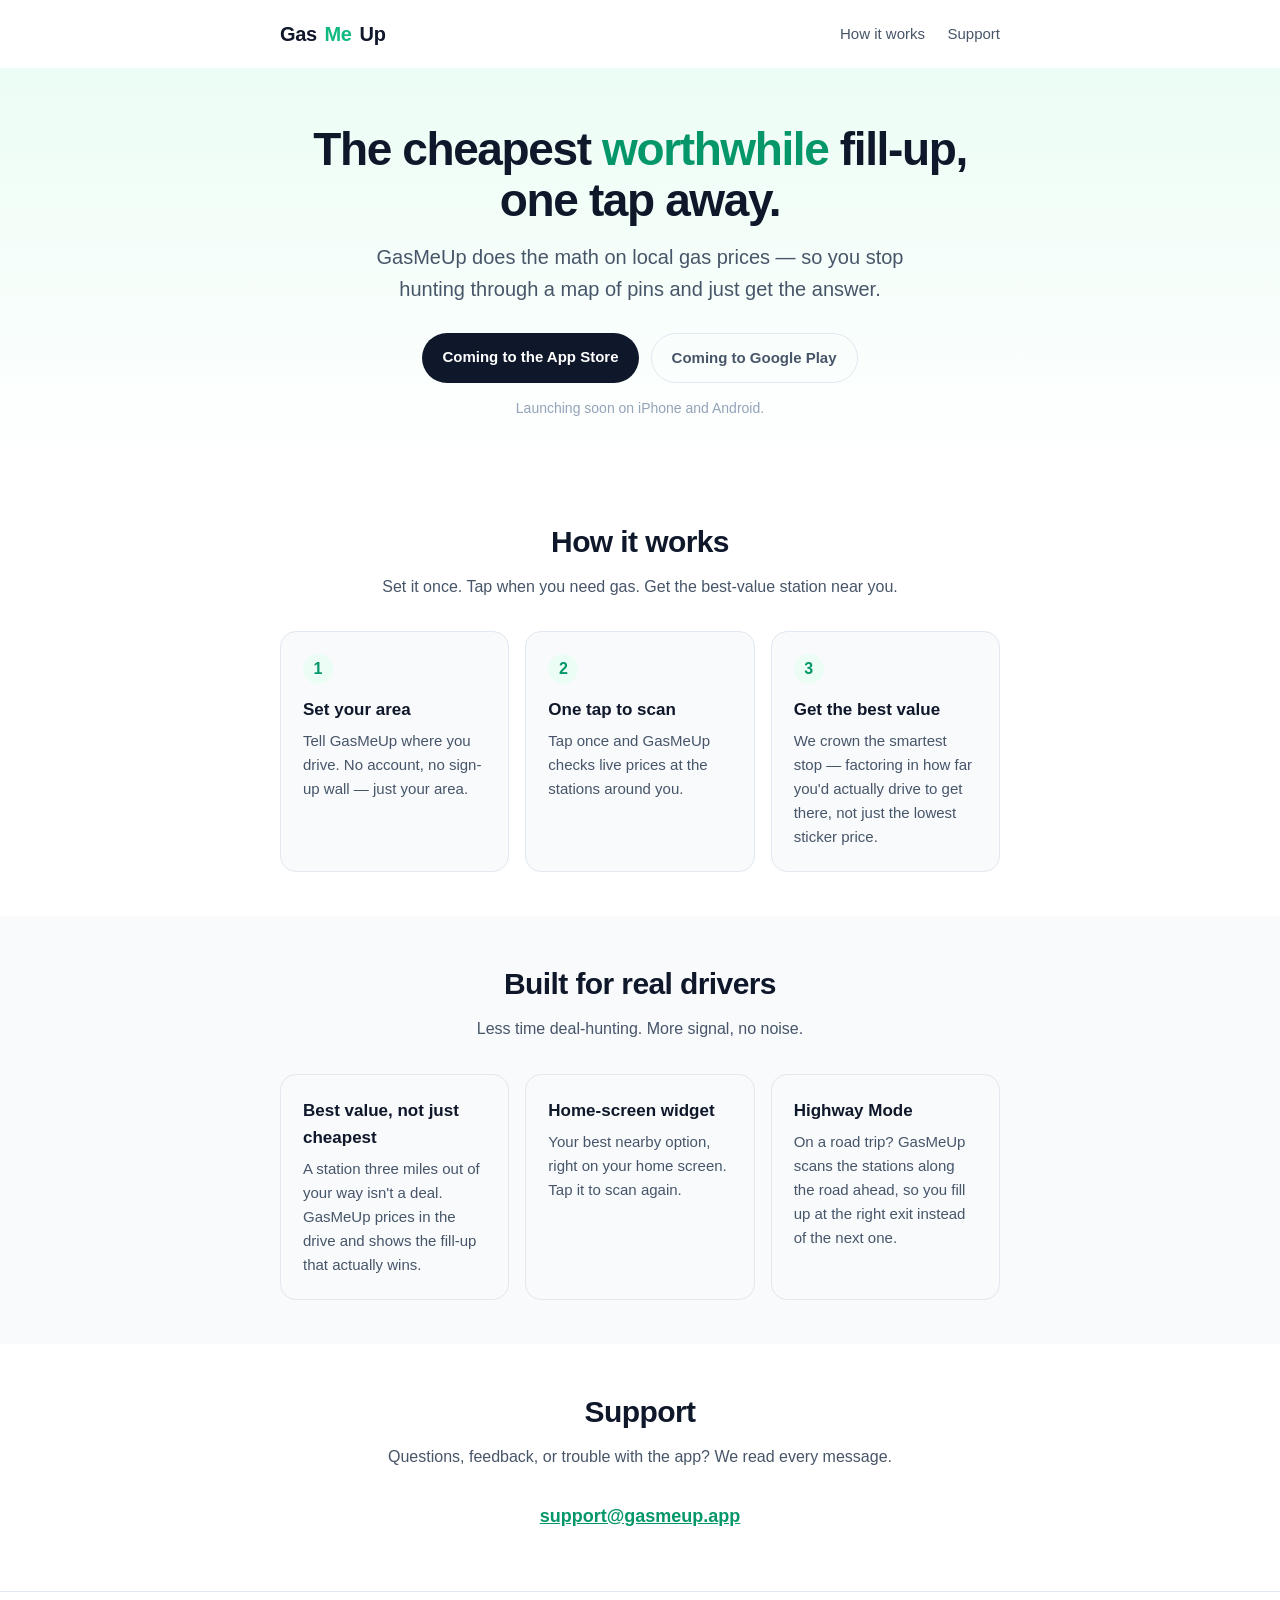
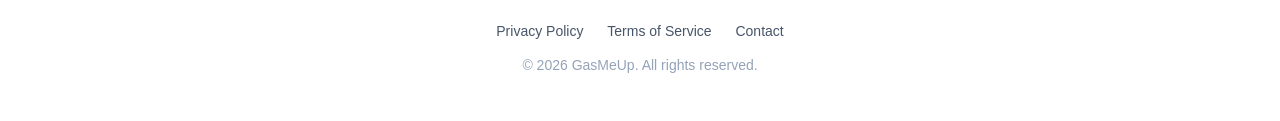
==== index.html @ 2a0ab62c "GasMeUp landing page: hero, privacy, terms Co-Authored-By: Claude Opus 4.8 (1M context) <noreply@ant" ====
<!DOCTYPE html>
<html lang="en">
<head>
  <meta charset="UTF-8" />
  <meta name="viewport" content="width=device-width, initial-scale=1.0" />
  <title>GasMeUp — the cheapest worthwhile fill-up, one tap away</title>
  <meta name="description" content="GasMeUp does the math on local gas prices so you stop hunting and just save. The best-value fill-up near you — the answer, not a map of pins." />
  <meta property="og:title" content="GasMeUp" />
  <meta property="og:description" content="The cheapest worthwhile fill-up, one tap away." />
  <meta property="og:type" content="website" />
  <link rel="stylesheet" href="style.css" />
</head>
<body>
  <header class="site-head">
    <a class="brand" href="/">Gas<span class="dot">Me</span>Up</a>
    <nav>
      <a href="#how">How it works</a>
      <a href="#support">Support</a>
    </nav>
  </header>

  <main>
    <section class="hero">
      <div class="wrap">
        <h1>The cheapest <span class="accent">worthwhile</span> fill-up, one tap away.</h1>
        <p class="lede">GasMeUp does the math on local gas prices — so you stop hunting through a map of pins and just get the answer.</p>
        <div class="badges">
          <span class="badge">Coming to the App Store</span>
          <span class="badge ghost">Coming to Google Play</span>
        </div>
        <p class="coming">Launching soon on iPhone and Android.</p>
      </div>
    </section>

    <section id="how">
      <div class="wrap">
        <h2>How it works</h2>
        <p class="sub">Set it once. Tap when you need gas. Get the best-value station near you.</p>
        <div class="steps">
          <div class="card">
            <span class="n">1</span>
            <h3>Set your area</h3>
            <p>Tell GasMeUp where you drive. No account, no sign-up wall — just your area.</p>
          </div>
          <div class="card">
            <span class="n">2</span>
            <h3>One tap to scan</h3>
            <p>Tap once and GasMeUp checks live prices at the stations around you.</p>
          </div>
          <div class="card">
            <span class="n">3</span>
            <h3>Get the best value</h3>
            <p>We crown the smartest stop — factoring in how far you'd actually drive to get there, not just the lowest sticker price.</p>
          </div>
        </div>
      </div>
    </section>

    <section class="band">
      <div class="wrap">
        <h2>Built for real drivers</h2>
        <p class="sub">Less time deal-hunting. More signal, no noise.</p>
        <div class="features">
          <div class="card">
            <h3>Best value, not just cheapest</h3>
            <p>A station three miles out of your way isn't a deal. GasMeUp prices in the drive and shows the fill-up that actually wins.</p>
          </div>
          <div class="card">
            <h3>Home-screen widget</h3>
            <p>Your best nearby option, right on your home screen. Tap it to scan again.</p>
          </div>
          <div class="card">
            <h3>Highway Mode</h3>
            <p>On a road trip? GasMeUp scans the stations along the road ahead, so you fill up at the right exit instead of the next one.</p>
          </div>
        </div>
      </div>
    </section>

    <section id="support" class="support">
      <div class="wrap">
        <h2>Support</h2>
        <p class="sub">Questions, feedback, or trouble with the app? We read every message.</p>
        <p><a class="mail" href="mailto:support@gasmeup.app">support@gasmeup.app</a></p>
      </div>
    </section>
  </main>

  <footer>
    <div class="wrap">
      <a href="privacy.html">Privacy Policy</a>
      <a href="terms.html">Terms of Service</a>
      <a href="mailto:support@gasmeup.app">Contact</a>
      <div class="copy">&copy; 2026 GasMeUp. All rights reserved.</div>
    </div>
  </footer>
</body>
</html>
---- style.css ----
/* GasMeUp landing — single shared stylesheet. Plain CSS, no build step. */
:root {
  --ink: #0f172a;
  --ink-soft: #475569;
  --ink-faint: #94a3b8;
  --bg: #ffffff;
  --bg-soft: #f8fafc;
  --line: #e2e8f0;
  --brand: #10b981;
  --brand-dark: #059669;
  --brand-tint: #ecfdf5;
  --radius: 16px;
  --maxw: 760px;
}

* { box-sizing: border-box; }

html { -webkit-text-size-adjust: 100%; }

body {
  margin: 0;
  font-family: -apple-system, BlinkMacSystemFont, "Segoe UI", Roboto, Helvetica, Arial, sans-serif;
  color: var(--ink);
  background: var(--bg);
  line-height: 1.6;
  -webkit-font-smoothing: antialiased;
}

a { color: var(--brand-dark); }

.wrap { max-width: var(--maxw); margin: 0 auto; padding: 0 20px; }

/* Header */
.site-head {
  display: flex;
  align-items: center;
  justify-content: space-between;
  padding: 18px 20px;
  max-width: var(--maxw);
  margin: 0 auto;
}
.brand {
  display: inline-flex;
  align-items: center;
  gap: 8px;
  font-weight: 800;
  font-size: 20px;
  letter-spacing: -0.02em;
  text-decoration: none;
  color: var(--ink);
}
.brand .dot { color: var(--brand); }
.site-head nav a {
  margin-left: 18px;
  font-size: 15px;
  color: var(--ink-soft);
  text-decoration: none;
}
.site-head nav a:hover { color: var(--ink); }

/* Hero */
.hero {
  text-align: center;
  padding: 56px 0 40px;
  background: linear-gradient(180deg, var(--brand-tint) 0%, #ffffff 100%);
}
.hero h1 {
  font-size: clamp(30px, 6vw, 46px);
  line-height: 1.1;
  letter-spacing: -0.03em;
  margin: 0 0 16px;
}
.hero h1 .accent { color: var(--brand-dark); }
.hero p.lede {
  font-size: clamp(17px, 3vw, 20px);
  color: var(--ink-soft);
  max-width: 540px;
  margin: 0 auto 28px;
}
.badges {
  display: flex;
  gap: 12px;
  justify-content: center;
  flex-wrap: wrap;
}
.badge {
  display: inline-block;
  padding: 12px 20px;
  border-radius: 999px;
  background: var(--ink);
  color: #fff;
  font-weight: 600;
  font-size: 15px;
  text-decoration: none;
}
.badge.ghost {
  background: transparent;
  color: var(--ink-soft);
  border: 1px solid var(--line);
}
.coming {
  margin-top: 14px;
  font-size: 14px;
  color: var(--ink-faint);
}

/* Sections */
section { padding: 44px 0; }
section h2 {
  font-size: clamp(22px, 4vw, 30px);
  letter-spacing: -0.02em;
  margin: 0 0 8px;
  text-align: center;
}
section .sub {
  text-align: center;
  color: var(--ink-soft);
  margin: 0 auto 32px;
  max-width: 520px;
}

.steps, .features {
  display: grid;
  gap: 16px;
  grid-template-columns: 1fr;
}
@media (min-width: 620px) {
  .steps { grid-template-columns: repeat(3, 1fr); }
  .features { grid-template-columns: repeat(3, 1fr); }
}
.card {
  background: var(--bg-soft);
  border: 1px solid var(--line);
  border-radius: var(--radius);
  padding: 22px;
}
.card .n {
  display: inline-flex;
  align-items: center;
  justify-content: center;
  width: 30px; height: 30px;
  border-radius: 999px;
  background: var(--brand-tint);
  color: var(--brand-dark);
  font-weight: 800;
  margin-bottom: 12px;
}
.card h3 { margin: 0 0 6px; font-size: 17px; }
.card p { margin: 0; color: var(--ink-soft); font-size: 15px; }

.band { background: var(--bg-soft); }

.support {
  text-align: center;
}
.support a.mail {
  font-weight: 700;
  font-size: 18px;
}

/* Legal pages */
.legal { padding: 40px 0 64px; }
.legal h1 { font-size: clamp(26px, 5vw, 36px); letter-spacing: -0.02em; margin: 0 0 4px; }
.legal .updated { color: var(--ink-faint); font-size: 14px; margin: 0 0 28px; }
.legal h2 { font-size: 20px; margin: 32px 0 8px; }
.legal p, .legal li { color: var(--ink-soft); }
.legal ul { padding-left: 22px; }
.legal a { word-break: break-word; }

/* Footer */
footer {
  border-top: 1px solid var(--line);
  padding: 28px 0 44px;
  text-align: center;
  color: var(--ink-faint);
  font-size: 14px;
}
footer a { color: var(--ink-soft); text-decoration: none; margin: 0 10px; }
footer a:hover { color: var(--ink); }
footer .copy { margin-top: 12px; }
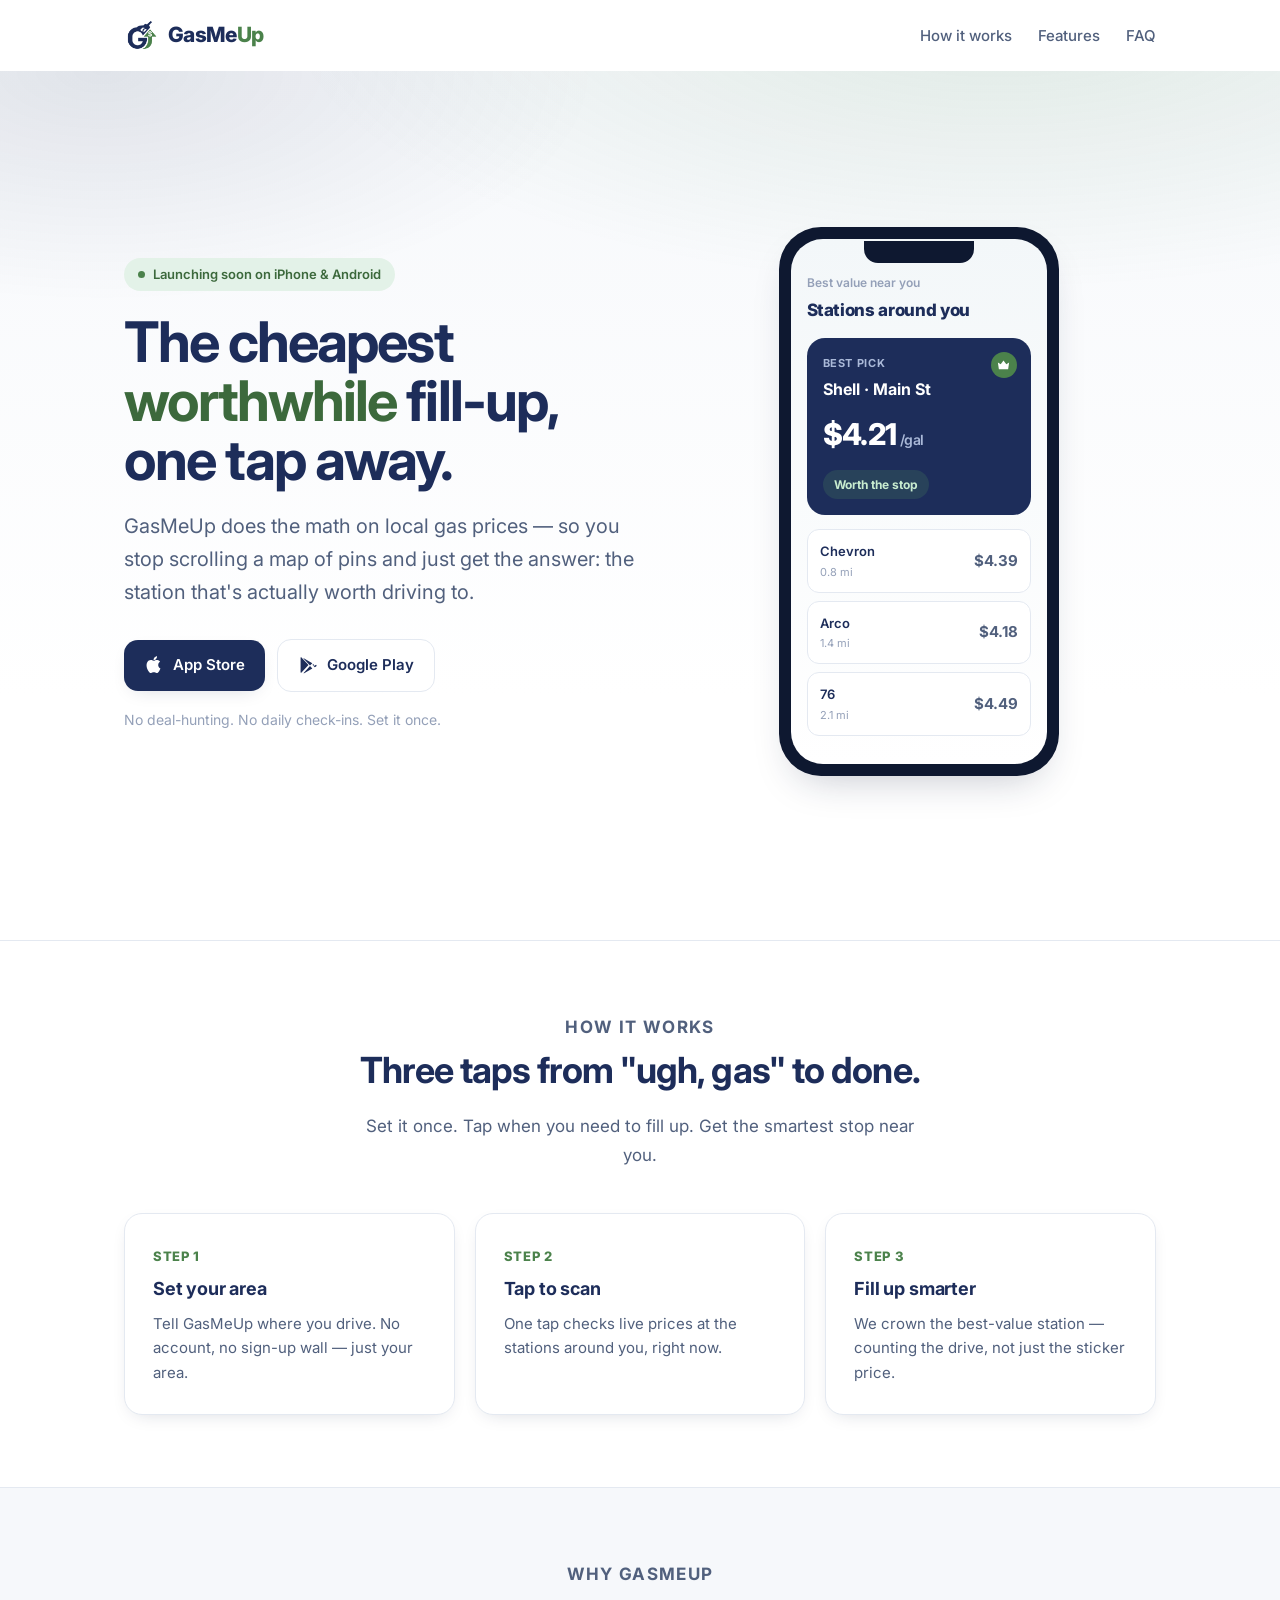
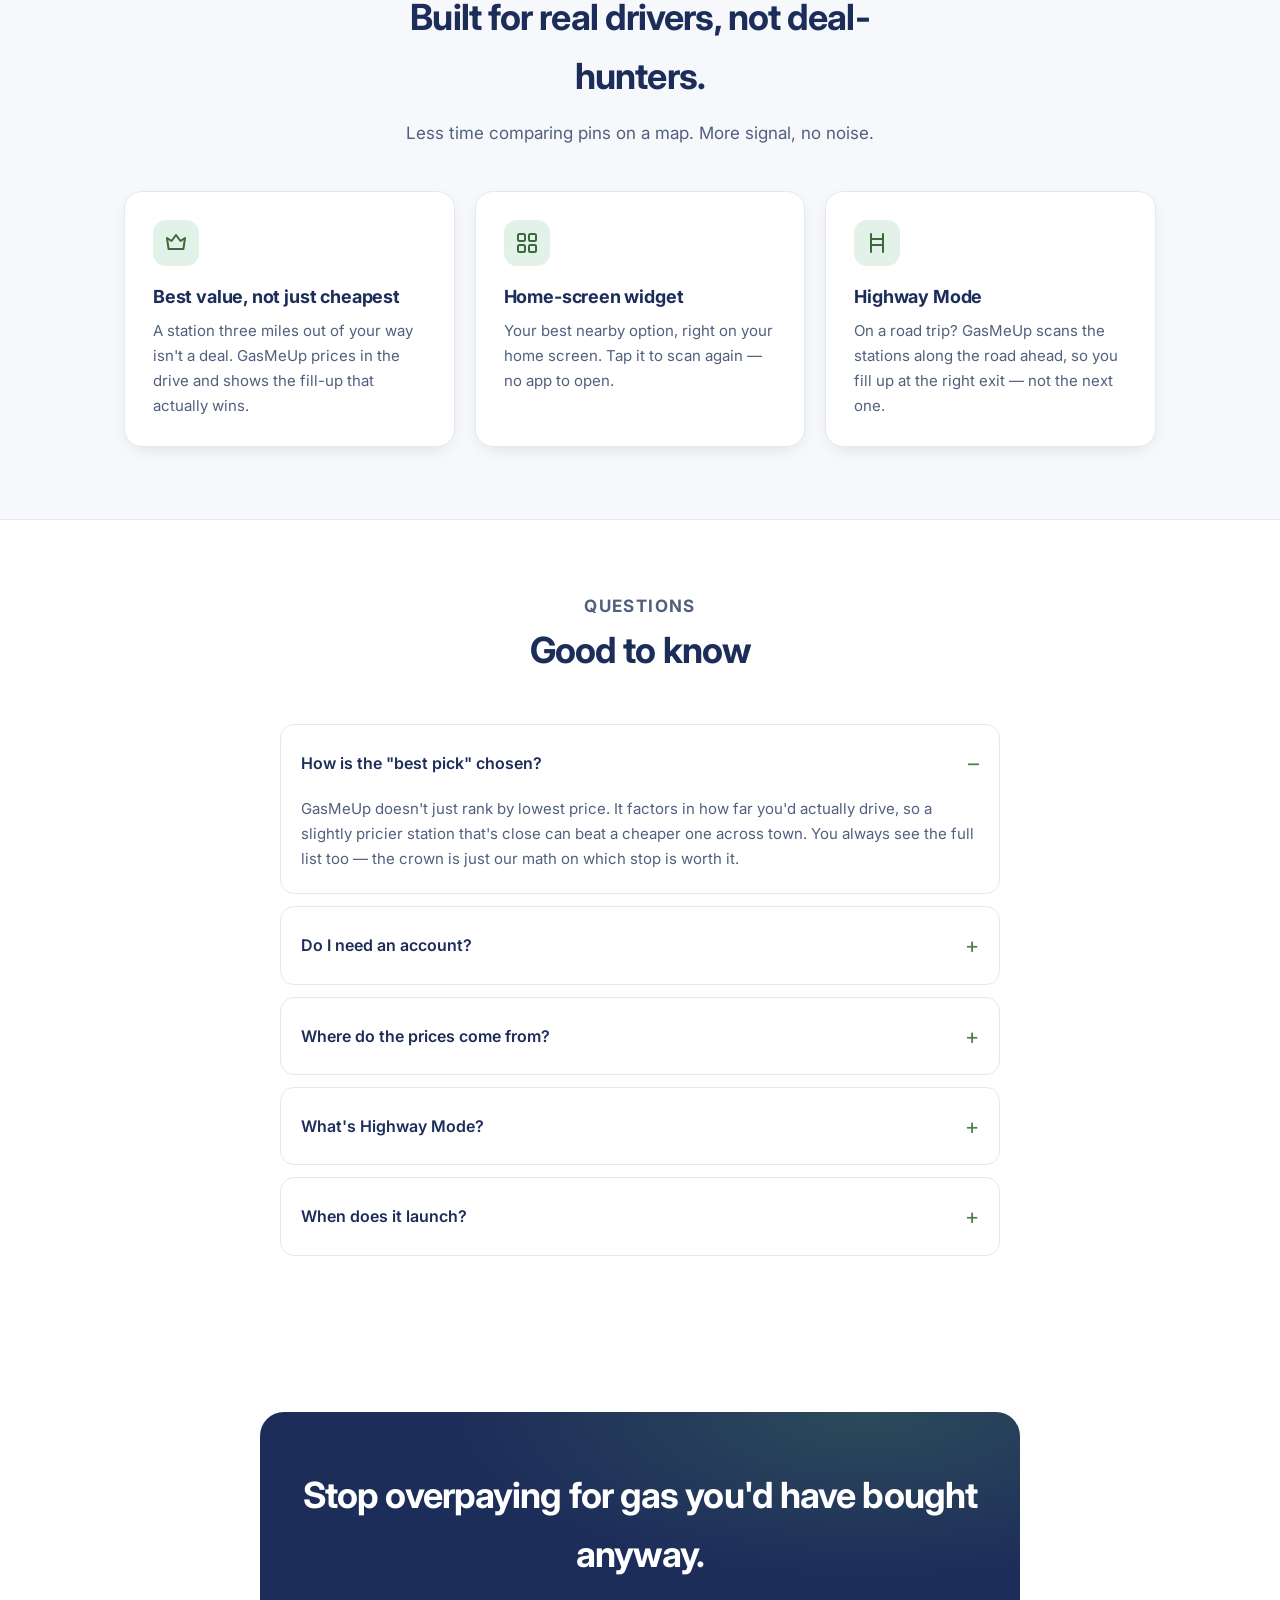
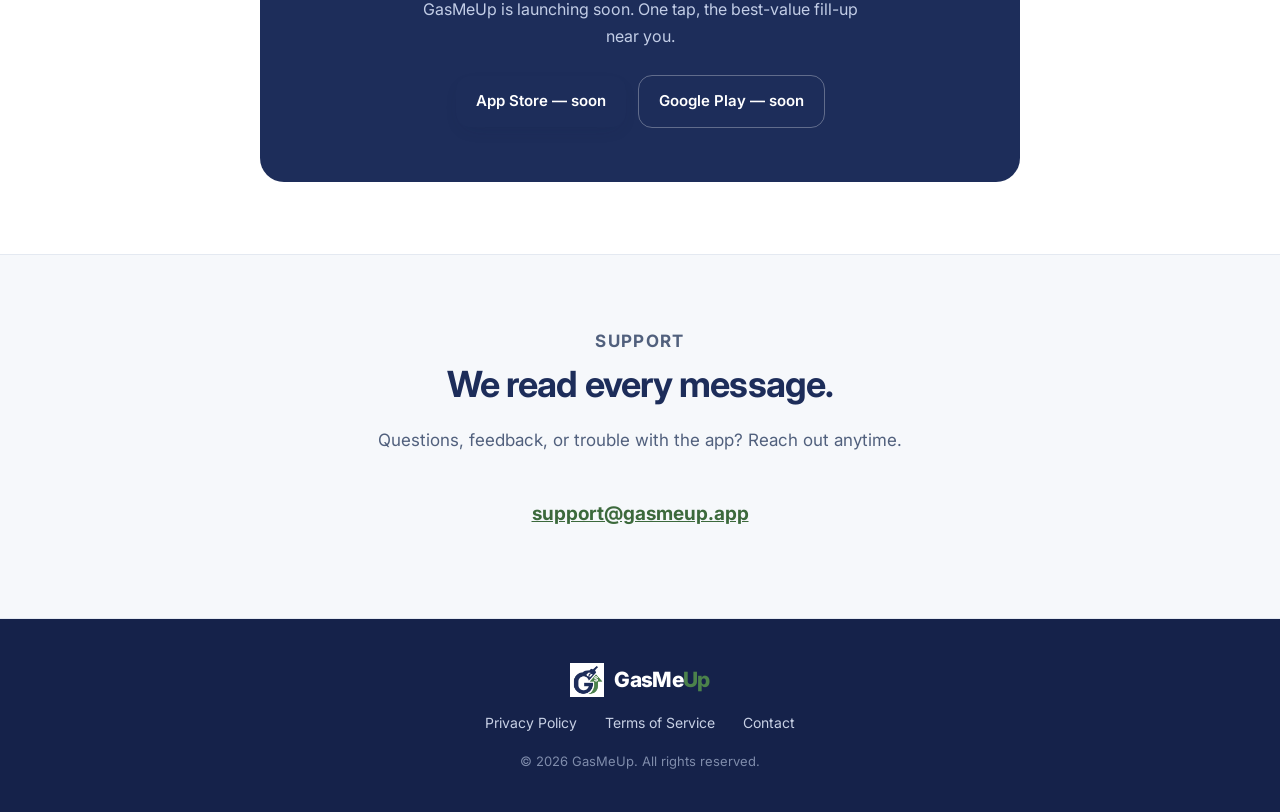
==== commit a99e3c43: "Redesign: app brand (logo, navy/green tokens, GasMeUp wordmark), hero mockup, FAQ Co-Authored-By: Cl" ====
--- a/index.html
+++ b/index.html
@@ -8,79 +8,182 @@
   <meta property="og:title" content="GasMeUp" />
   <meta property="og:description" content="The cheapest worthwhile fill-up, one tap away." />
   <meta property="og:type" content="website" />
+  <link rel="icon" type="image/png" href="logo.png" />
+  <link rel="preconnect" href="https://fonts.googleapis.com" />
+  <link rel="preconnect" href="https://fonts.gstatic.com" crossorigin />
+  <link href="https://fonts.googleapis.com/css2?family=Inter:wght@400;500;600;700;800&display=swap" rel="stylesheet" />
   <link rel="stylesheet" href="style.css" />
 </head>
 <body>
   <header class="site-head">
-    <a class="brand" href="/">Gas<span class="dot">Me</span>Up</a>
+    <a class="brand" href="/"><img src="logo.png" alt="GasMeUp logo" /><span class="wm">GasMe<span class="up">Up</span></span></a>
     <nav>
       <a href="#how">How it works</a>
-      <a href="#support">Support</a>
+      <a href="#features">Features</a>
+      <a href="#faq">FAQ</a>
     </nav>
   </header>
 
   <main>
+    <!-- HERO -->
     <section class="hero">
-      <div class="wrap">
-        <h1>The cheapest <span class="accent">worthwhile</span> fill-up, one tap away.</h1>
-        <p class="lede">GasMeUp does the math on local gas prices — so you stop hunting through a map of pins and just get the answer.</p>
-        <div class="badges">
-          <span class="badge">Coming to the App Store</span>
-          <span class="badge ghost">Coming to Google Play</span>
-        </div>
-        <p class="coming">Launching soon on iPhone and Android.</p>
-      </div>
-    </section>
-
+      <div class="hero-grid">
+        <div class="hero-copy">
+          <span class="pill"><span class="blip"></span> Launching soon on iPhone &amp; Android</span>
+          <h1>The cheapest <span class="accent">worthwhile</span> fill-up, one tap away.</h1>
+          <p class="lede">GasMeUp does the math on local gas prices — so you stop scrolling a map of pins and just get the answer: the station that's actually worth driving to.</p>
+          <div class="cta-row">
+            <span class="badge">
+              <svg viewBox="0 0 24 24" fill="currentColor"><path d="M17.05 12.04c-.03-2.6 2.12-3.85 2.22-3.91-1.21-1.77-3.09-2.01-3.76-2.04-1.6-.16-3.12.94-3.93.94-.81 0-2.06-.92-3.39-.89-1.74.03-3.35 1.01-4.25 2.57-1.81 3.14-.46 7.79 1.3 10.34.86 1.25 1.88 2.65 3.22 2.6 1.29-.05 1.78-.83 3.34-.83 1.55 0 2 .83 3.37.81 1.39-.03 2.27-1.27 3.12-2.53.98-1.45 1.39-2.85 1.41-2.92-.03-.01-2.7-1.04-2.73-4.11zM14.53 4.81c.71-.86 1.19-2.06 1.06-3.25-1.02.04-2.26.68-2.99 1.54-.66.76-1.23 1.98-1.08 3.15 1.14.09 2.3-.58 3.01-1.44z"/></svg>
+              App Store
+            </span>
+            <span class="badge ghost">
+              <svg viewBox="0 0 24 24" fill="currentColor"><path d="M3.6 2.3c-.3.3-.5.7-.5 1.2v17c0 .5.2.9.5 1.2l9-9.7-9-9.7zM14.4 12.7l2.8-2.9-9.8-5.6c-.3-.2-.6-.2-.9-.1l7.9 8.6zM6.5 21.9c.3.1.6 0 .9-.1l9.8-5.6-2.8-2.9-7.9 8.6zM18.9 10.9l-1.6.9 2.8 2.9 1.6-.9c.8-.5.8-1.6 0-2.1l-2.8 1.6z"/></svg>
+              Google Play
+            </span>
+          </div>
+          <p class="cta-note">No deal-hunting. No daily check-ins. Set it once.</p>
+        </div>
+
+        <div class="phone-wrap">
+          <div class="phone" role="img" aria-label="GasMeUp app preview showing the best-value station near you">
+            <div class="screen">
+              <div class="s-head">Best value near you</div>
+              <div class="s-title">Stations around you</div>
+              <div class="best-card">
+                <div class="crown">
+                  <svg viewBox="0 0 24 24" fill="#fff"><path d="M3 7l4.5 3L12 4l4.5 6L21 7l-1.6 11H4.6L3 7z"/></svg>
+                </div>
+                <div class="label">Best pick</div>
+                <div class="name">Shell · Main St</div>
+                <div class="price">$4.21<span> /gal</span></div>
+                <div class="save-chip">Worth the stop</div>
+              </div>
+              <div class="s-row"><div><div class="sr-name">Chevron</div><div class="sr-dist">0.8 mi</div></div><div class="sr-price">$4.39</div></div>
+              <div class="s-row"><div><div class="sr-name">Arco</div><div class="sr-dist">1.4 mi</div></div><div class="sr-price">$4.18</div></div>
+              <div class="s-row"><div><div class="sr-name">76</div><div class="sr-dist">2.1 mi</div></div><div class="sr-price">$4.49</div></div>
+            </div>
+          </div>
+        </div>
+      </div>
+    </section>
+
+    <!-- HOW IT WORKS -->
     <section id="how">
       <div class="wrap">
-        <h2>How it works</h2>
-        <p class="sub">Set it once. Tap when you need gas. Get the best-value station near you.</p>
-        <div class="steps">
-          <div class="card">
-            <span class="n">1</span>
+        <div class="section-head">
+          <p class="eyebrow">How it works</p>
+          <h2>Three taps from "ugh, gas" to done.</h2>
+          <p>Set it once. Tap when you need to fill up. Get the smartest stop near you.</p>
+        </div>
+        <div class="grid3">
+          <div class="card">
+            <span class="step-n">STEP 1</span>
             <h3>Set your area</h3>
             <p>Tell GasMeUp where you drive. No account, no sign-up wall — just your area.</p>
           </div>
           <div class="card">
-            <span class="n">2</span>
-            <h3>One tap to scan</h3>
-            <p>Tap once and GasMeUp checks live prices at the stations around you.</p>
-          </div>
-          <div class="card">
-            <span class="n">3</span>
-            <h3>Get the best value</h3>
-            <p>We crown the smartest stop — factoring in how far you'd actually drive to get there, not just the lowest sticker price.</p>
-          </div>
-        </div>
-      </div>
-    </section>
-
-    <section class="band">
-      <div class="wrap">
-        <h2>Built for real drivers</h2>
-        <p class="sub">Less time deal-hunting. More signal, no noise.</p>
-        <div class="features">
-          <div class="card">
+            <span class="step-n">STEP 2</span>
+            <h3>Tap to scan</h3>
+            <p>One tap checks live prices at the stations around you, right now.</p>
+          </div>
+          <div class="card">
+            <span class="step-n">STEP 3</span>
+            <h3>Fill up smarter</h3>
+            <p>We crown the best-value station — counting the drive, not just the sticker price.</p>
+          </div>
+        </div>
+      </div>
+    </section>
+
+    <!-- FEATURES -->
+    <section id="features" class="band">
+      <div class="wrap">
+        <div class="section-head">
+          <p class="eyebrow">Why GasMeUp</p>
+          <h2>Built for real drivers, not deal-hunters.</h2>
+          <p>Less time comparing pins on a map. More signal, no noise.</p>
+        </div>
+        <div class="grid3">
+          <div class="card">
+            <div class="icon-badge">
+              <svg viewBox="0 0 24 24" fill="none" stroke="currentColor" stroke-width="2" stroke-linecap="round" stroke-linejoin="round"><path d="M3 7l4.5 3L12 4l4.5 6L21 7l-1.6 11H4.6L3 7z"/></svg>
+            </div>
             <h3>Best value, not just cheapest</h3>
             <p>A station three miles out of your way isn't a deal. GasMeUp prices in the drive and shows the fill-up that actually wins.</p>
           </div>
           <div class="card">
+            <div class="icon-badge">
+              <svg viewBox="0 0 24 24" fill="none" stroke="currentColor" stroke-width="2" stroke-linecap="round" stroke-linejoin="round"><rect x="3" y="3" width="7" height="7" rx="1.5"/><rect x="14" y="3" width="7" height="7" rx="1.5"/><rect x="3" y="14" width="7" height="7" rx="1.5"/><rect x="14" y="14" width="7" height="7" rx="1.5"/></svg>
+            </div>
             <h3>Home-screen widget</h3>
-            <p>Your best nearby option, right on your home screen. Tap it to scan again.</p>
-          </div>
-          <div class="card">
+            <p>Your best nearby option, right on your home screen. Tap it to scan again — no app to open.</p>
+          </div>
+          <div class="card">
+            <div class="icon-badge">
+              <svg viewBox="0 0 24 24" fill="none" stroke="currentColor" stroke-width="2" stroke-linecap="round" stroke-linejoin="round"><path d="M6 3v18M18 3v18"/><path d="M6 8h12M6 14h12"/></svg>
+            </div>
             <h3>Highway Mode</h3>
-            <p>On a road trip? GasMeUp scans the stations along the road ahead, so you fill up at the right exit instead of the next one.</p>
-          </div>
-        </div>
-      </div>
-    </section>
-
-    <section id="support" class="support">
-      <div class="wrap">
-        <h2>Support</h2>
-        <p class="sub">Questions, feedback, or trouble with the app? We read every message.</p>
+            <p>On a road trip? GasMeUp scans the stations along the road ahead, so you fill up at the right exit — not the next one.</p>
+          </div>
+        </div>
+      </div>
+    </section>
+
+    <!-- FAQ -->
+    <section id="faq">
+      <div class="wrap">
+        <div class="section-head">
+          <p class="eyebrow">Questions</p>
+          <h2>Good to know</h2>
+        </div>
+        <div class="faq">
+          <details open>
+            <summary>How is the "best pick" chosen?</summary>
+            <p>GasMeUp doesn't just rank by lowest price. It factors in how far you'd actually drive, so a slightly pricier station that's close can beat a cheaper one across town. You always see the full list too — the crown is just our math on which stop is worth it.</p>
+          </details>
+          <details>
+            <summary>Do I need an account?</summary>
+            <p>No. There's no sign-up wall and no email required to use the app. You set your area and start scanning.</p>
+          </details>
+          <details>
+            <summary>Where do the prices come from?</summary>
+            <p>From live, third-party fuel-price data for stations near you. Prices can change quickly, so always confirm at the pump — GasMeUp points you to the best-value option, it doesn't guarantee a specific price.</p>
+          </details>
+          <details>
+            <summary>What's Highway Mode?</summary>
+            <p>On a long drive, GasMeUp can scan the stations along the road ahead instead of just around your current spot — so you can choose the right exit to fill up at before you're running low.</p>
+          </details>
+          <details>
+            <summary>When does it launch?</summary>
+            <p>Soon, on both iPhone and Android. Check back here, or reach out below and we'll let you know.</p>
+          </details>
+        </div>
+      </div>
+    </section>
+
+    <!-- FINAL CTA -->
+    <section class="cta-final">
+      <div class="wrap">
+        <div class="card-cta">
+          <h2>Stop overpaying for gas you'd have bought anyway.</h2>
+          <p>GasMeUp is launching soon. One tap, the best-value fill-up near you.</p>
+          <div class="cta-row">
+            <span class="badge">App Store — soon</span>
+            <span class="badge ghost">Google Play — soon</span>
+          </div>
+        </div>
+      </div>
+    </section>
+
+    <!-- SUPPORT -->
+    <section id="support" class="support band">
+      <div class="wrap">
+        <div class="section-head">
+          <p class="eyebrow">Support</p>
+          <h2>We read every message.</h2>
+          <p>Questions, feedback, or trouble with the app? Reach out anytime.</p>
+        </div>
         <p><a class="mail" href="mailto:support@gasmeup.app">support@gasmeup.app</a></p>
       </div>
     </section>
@@ -88,9 +191,12 @@
 
   <footer>
     <div class="wrap">
-      <a href="privacy.html">Privacy Policy</a>
-      <a href="terms.html">Terms of Service</a>
-      <a href="mailto:support@gasmeup.app">Contact</a>
+      <a class="brand" href="/"><img src="logo.png" alt="" width="28" height="28" /><span class="wm">GasMe<span class="up">Up</span></span></a>
+      <div class="flinks">
+        <a href="privacy.html">Privacy Policy</a>
+        <a href="terms.html">Terms of Service</a>
+        <a href="mailto:support@gasmeup.app">Contact</a>
+      </div>
       <div class="copy">&copy; 2026 GasMeUp. All rights reserved.</div>
     </div>
   </footer>
--- a/style.css
+++ b/style.css
@@ -1,180 +1,298 @@
 /* GasMeUp landing — single shared stylesheet. Plain CSS, no build step. */
 :root {
-  --ink: #0f172a;
-  --ink-soft: #475569;
-  --ink-faint: #94a3b8;
+  /* Brand tokens copied from the app — mobile/lib/brand.ts (single source of truth). */
+  --navy: #1D2D5A;       /* "GasMe" / chrome / structure */
+  --navy-deep: #15224a;
+  --green: #4B824B;      /* "Up" / value / action */
+  --green-dark: #3c693c;
+  --green-tint: #E3F2E8; /* app greenPanel */
+  --ink: #121C2A;        /* app primary text */
+  --ink-soft: #51607d;
+  --ink-faint: #94a0b8;
   --bg: #ffffff;
-  --bg-soft: #f8fafc;
-  --line: #e2e8f0;
-  --brand: #10b981;
-  --brand-dark: #059669;
-  --brand-tint: #ecfdf5;
-  --radius: 16px;
-  --maxw: 760px;
+  --bg-soft: #f6f8fb;
+  --line: #e4e9f1;
+  --radius: 18px;
+  --shadow: 0 18px 40px -18px rgba(20, 33, 63, 0.28);
+  --shadow-sm: 0 6px 20px -10px rgba(20, 33, 63, 0.22);
+  --maxw: 1080px;
 }
 
 * { box-sizing: border-box; }
-
-html { -webkit-text-size-adjust: 100%; }
-
+html { -webkit-text-size-adjust: 100%; scroll-behavior: smooth; }
 body {
   margin: 0;
-  font-family: -apple-system, BlinkMacSystemFont, "Segoe UI", Roboto, Helvetica, Arial, sans-serif;
+  font-family: "Inter", -apple-system, BlinkMacSystemFont, "Segoe UI", Roboto, Helvetica, Arial, sans-serif;
   color: var(--ink);
   background: var(--bg);
-  line-height: 1.6;
+  line-height: 1.65;
   -webkit-font-smoothing: antialiased;
 }
-
-a { color: var(--brand-dark); }
-
-.wrap { max-width: var(--maxw); margin: 0 auto; padding: 0 20px; }
-
-/* Header */
+a { color: var(--green-dark); }
+img { max-width: 100%; display: block; }
+.wrap { max-width: var(--maxw); margin: 0 auto; padding: 0 24px; }
+
+/* ---------- Header ---------- */
 .site-head {
   display: flex;
   align-items: center;
   justify-content: space-between;
-  padding: 18px 20px;
   max-width: var(--maxw);
   margin: 0 auto;
+  padding: 18px 24px;
 }
 .brand {
   display: inline-flex;
   align-items: center;
-  gap: 8px;
+  gap: 10px;
   font-weight: 800;
-  font-size: 20px;
-  letter-spacing: -0.02em;
+  font-size: 21px;
+  letter-spacing: -0.03em;
   text-decoration: none;
-  color: var(--ink);
-}
-.brand .dot { color: var(--brand); }
+  color: var(--navy);
+}
+.brand img { width: 34px; height: 34px; }
+.brand .up { color: var(--green); }
 .site-head nav a {
-  margin-left: 18px;
+  margin-left: 22px;
   font-size: 15px;
+  font-weight: 500;
   color: var(--ink-soft);
   text-decoration: none;
 }
-.site-head nav a:hover { color: var(--ink); }
-
-/* Hero */
+.site-head nav a:hover { color: var(--navy); }
+@media (max-width: 560px) { .site-head nav a:not(.btn-sm) { display: none; } }
+.btn-sm {
+  display: inline-block;
+  padding: 9px 16px !important;
+  background: var(--navy);
+  color: #fff !important;
+  border-radius: 999px;
+  font-weight: 600;
+}
+.btn-sm:hover { background: var(--navy-deep); }
+
+/* ---------- Hero ---------- */
 .hero {
-  text-align: center;
-  padding: 56px 0 40px;
-  background: linear-gradient(180deg, var(--brand-tint) 0%, #ffffff 100%);
-}
+  position: relative;
+  overflow: hidden;
+  background:
+    radial-gradient(1200px 480px at 78% -8%, rgba(78,141,91,0.14), transparent 60%),
+    radial-gradient(900px 420px at 8% 0%, rgba(28,44,82,0.10), transparent 55%),
+    linear-gradient(180deg, var(--bg-soft), #ffffff 72%);
+  border-bottom: 1px solid var(--line);
+}
+.hero-grid {
+  max-width: var(--maxw);
+  margin: 0 auto;
+  padding: 64px 24px 72px;
+  display: grid;
+  grid-template-columns: 1fr;
+  gap: 48px;
+  align-items: center;
+}
+@media (min-width: 860px) {
+  .hero-grid { grid-template-columns: 1.05fr 0.95fr; gap: 32px; padding: 84px 24px 92px; }
+}
+.pill {
+  display: inline-flex;
+  align-items: center;
+  gap: 8px;
+  padding: 6px 14px;
+  border-radius: 999px;
+  background: var(--green-tint);
+  color: var(--green-dark);
+  font-size: 13px;
+  font-weight: 600;
+  margin-bottom: 22px;
+}
+.pill .blip { width: 7px; height: 7px; border-radius: 999px; background: var(--green); }
 .hero h1 {
-  font-size: clamp(30px, 6vw, 46px);
-  line-height: 1.1;
-  letter-spacing: -0.03em;
-  margin: 0 0 16px;
-}
-.hero h1 .accent { color: var(--brand-dark); }
+  font-size: clamp(34px, 5.6vw, 56px);
+  line-height: 1.05;
+  letter-spacing: -0.035em;
+  margin: 0 0 20px;
+  color: var(--navy);
+}
+.hero h1 .accent { color: var(--green-dark); }
 .hero p.lede {
-  font-size: clamp(17px, 3vw, 20px);
+  font-size: clamp(17px, 2.2vw, 20px);
   color: var(--ink-soft);
-  max-width: 540px;
-  margin: 0 auto 28px;
-}
-.badges {
-  display: flex;
-  gap: 12px;
-  justify-content: center;
-  flex-wrap: wrap;
-}
+  max-width: 520px;
+  margin: 0 0 30px;
+}
+.cta-row { display: flex; gap: 12px; flex-wrap: wrap; align-items: center; }
 .badge {
-  display: inline-block;
-  padding: 12px 20px;
-  border-radius: 999px;
-  background: var(--ink);
+  display: inline-flex;
+  align-items: center;
+  gap: 9px;
+  padding: 13px 20px;
+  border-radius: 14px;
+  background: var(--navy);
   color: #fff;
   font-weight: 600;
   font-size: 15px;
   text-decoration: none;
-}
-.badge.ghost {
-  background: transparent;
-  color: var(--ink-soft);
-  border: 1px solid var(--line);
-}
-.coming {
-  margin-top: 14px;
-  font-size: 14px;
-  color: var(--ink-faint);
-}
-
-/* Sections */
-section { padding: 44px 0; }
-section h2 {
-  font-size: clamp(22px, 4vw, 30px);
-  letter-spacing: -0.02em;
-  margin: 0 0 8px;
-  text-align: center;
-}
-section .sub {
-  text-align: center;
-  color: var(--ink-soft);
-  margin: 0 auto 32px;
-  max-width: 520px;
-}
-
-.steps, .features {
-  display: grid;
-  gap: 16px;
-  grid-template-columns: 1fr;
-}
-@media (min-width: 620px) {
-  .steps { grid-template-columns: repeat(3, 1fr); }
-  .features { grid-template-columns: repeat(3, 1fr); }
-}
+  box-shadow: var(--shadow-sm);
+}
+.badge svg { width: 20px; height: 20px; }
+.badge.ghost { background: #fff; color: var(--navy); border: 1px solid var(--line); box-shadow: none; }
+.cta-note { margin-top: 16px; font-size: 14px; color: var(--ink-faint); }
+
+/* ---------- Phone mockup ---------- */
+.phone-wrap { display: flex; justify-content: center; }
+.phone {
+  position: relative;
+  width: 280px;
+  background: #0e1830;
+  border-radius: 42px;
+  padding: 12px;
+  box-shadow: var(--shadow);
+}
+.phone::before {
+  content: "";
+  position: absolute;
+  top: 14px; left: 50%; transform: translateX(-50%);
+  width: 110px; height: 22px;
+  background: #0e1830;
+  border-radius: 0 0 14px 14px;
+  z-index: 3;
+}
+.screen {
+  background: linear-gradient(180deg, #f3f7f9, #ffffff);
+  border-radius: 32px;
+  overflow: hidden;
+  padding: 34px 16px 20px;
+}
+.screen .s-head { font-size: 12px; color: var(--ink-faint); font-weight: 600; margin-bottom: 4px; }
+.screen .s-title { font-size: 17px; font-weight: 800; color: var(--navy); margin-bottom: 14px; letter-spacing: -0.02em; }
+.best-card {
+  background: var(--navy);
+  color: #fff;
+  border-radius: 18px;
+  padding: 16px;
+  margin-bottom: 14px;
+  position: relative;
+}
+.best-card .crown {
+  position: absolute; top: 14px; right: 14px;
+  width: 26px; height: 26px;
+  display: flex; align-items: center; justify-content: center;
+  background: var(--green); border-radius: 999px;
+}
+.best-card .crown svg { width: 15px; height: 15px; }
+.best-card .label { font-size: 11px; text-transform: uppercase; letter-spacing: 0.06em; color: #aab9d8; font-weight: 700; }
+.best-card .name { font-size: 16px; font-weight: 700; margin: 3px 0 8px; }
+.best-card .price { font-size: 30px; font-weight: 800; letter-spacing: -0.02em; }
+.best-card .price span { font-size: 14px; font-weight: 600; color: #aab9d8; }
+.save-chip {
+  display: inline-block; margin-top: 10px;
+  background: rgba(78,141,91,0.22); color: #c8eccf;
+  font-size: 12px; font-weight: 700;
+  padding: 5px 11px; border-radius: 999px;
+}
+.s-row {
+  display: flex; align-items: center; justify-content: space-between;
+  padding: 11px 12px; border-radius: 12px; background: #fff;
+  border: 1px solid var(--line); margin-bottom: 8px;
+}
+.s-row .sr-name { font-size: 13px; font-weight: 600; color: var(--navy); }
+.s-row .sr-dist { font-size: 11px; color: var(--ink-faint); }
+.s-row .sr-price { font-size: 15px; font-weight: 700; color: var(--ink-soft); }
+
+/* ---------- Sections ---------- */
+section { padding: 72px 0; }
+.section-head { text-align: center; max-width: 560px; margin: 0 auto 44px; }
+.eyebrow { font-size: 13px; font-weight: 700; letter-spacing: 0.08em; text-transform: uppercase; color: var(--green-dark); margin: 0 0 10px; }
+section h2 { font-size: clamp(26px, 4vw, 36px); letter-spacing: -0.025em; margin: 0 0 12px; color: var(--navy); }
+.section-head p { color: var(--ink-soft); margin: 0; font-size: 17px; }
+
+.band { background: var(--bg-soft); border-top: 1px solid var(--line); border-bottom: 1px solid var(--line); }
+
+.grid3 { display: grid; gap: 20px; grid-template-columns: 1fr; }
+@media (min-width: 760px) { .grid3 { grid-template-columns: repeat(3, 1fr); } }
+
 .card {
-  background: var(--bg-soft);
+  background: #fff;
   border: 1px solid var(--line);
   border-radius: var(--radius);
-  padding: 22px;
-}
-.card .n {
-  display: inline-flex;
-  align-items: center;
-  justify-content: center;
-  width: 30px; height: 30px;
-  border-radius: 999px;
-  background: var(--brand-tint);
-  color: var(--brand-dark);
-  font-weight: 800;
+  padding: 28px;
+  box-shadow: var(--shadow-sm);
+}
+.icon-badge {
+  width: 46px; height: 46px; border-radius: 13px;
+  background: var(--green-tint); color: var(--green-dark);
+  display: flex; align-items: center; justify-content: center;
+  margin-bottom: 16px;
+}
+.icon-badge svg { width: 24px; height: 24px; }
+.card .step-n { font-size: 13px; font-weight: 800; color: var(--green); letter-spacing: 0.05em; }
+.card h3 { margin: 6px 0 8px; font-size: 18px; color: var(--navy); letter-spacing: -0.01em; }
+.card p { margin: 0; color: var(--ink-soft); font-size: 15px; }
+
+/* ---------- FAQ ---------- */
+.faq { max-width: 720px; margin: 0 auto; }
+.faq details {
+  border: 1px solid var(--line);
+  border-radius: 14px;
+  padding: 4px 20px;
   margin-bottom: 12px;
-}
-.card h3 { margin: 0 0 6px; font-size: 17px; }
-.card p { margin: 0; color: var(--ink-soft); font-size: 15px; }
-
-.band { background: var(--bg-soft); }
-
-.support {
-  text-align: center;
-}
-.support a.mail {
-  font-weight: 700;
-  font-size: 18px;
-}
-
-/* Legal pages */
-.legal { padding: 40px 0 64px; }
-.legal h1 { font-size: clamp(26px, 5vw, 36px); letter-spacing: -0.02em; margin: 0 0 4px; }
-.legal .updated { color: var(--ink-faint); font-size: 14px; margin: 0 0 28px; }
-.legal h2 { font-size: 20px; margin: 32px 0 8px; }
+  background: #fff;
+}
+.faq summary {
+  cursor: pointer;
+  list-style: none;
+  padding: 16px 0;
+  font-weight: 650;
+  font-weight: 600;
+  color: var(--navy);
+  font-size: 16px;
+  display: flex; justify-content: space-between; align-items: center;
+}
+.faq summary::-webkit-details-marker { display: none; }
+.faq summary::after { content: "+"; font-size: 22px; color: var(--green); font-weight: 400; }
+.faq details[open] summary::after { content: "–"; }
+.faq details p { margin: 0 0 18px; color: var(--ink-soft); font-size: 15px; }
+
+/* ---------- CTA band ---------- */
+.cta-final { text-align: center; }
+.cta-final .card-cta {
+  background: var(--navy);
+  border-radius: 24px;
+  padding: 54px 28px;
+  color: #fff;
+  max-width: 760px;
+  margin: 0 auto;
+  background-image: radial-gradient(700px 280px at 80% 0%, rgba(78,141,91,0.30), transparent 60%);
+}
+.cta-final h2 { color: #fff; }
+.cta-final p { color: #c2cde6; max-width: 460px; margin: 0 auto 26px; }
+.cta-final .cta-row { justify-content: center; }
+.cta-final .badge.ghost { background: transparent; color: #fff; border-color: rgba(255,255,255,0.3); }
+
+/* ---------- Support ---------- */
+.support { text-align: center; }
+.support a.mail { font-weight: 700; font-size: 19px; color: var(--green-dark); }
+
+/* ---------- Legal pages ---------- */
+.legal { padding: 48px 0 72px; max-width: 760px; }
+.legal h1 { font-size: clamp(28px, 5vw, 38px); letter-spacing: -0.025em; margin: 0 0 4px; color: var(--navy); }
+.legal .updated { color: var(--ink-faint); font-size: 14px; margin: 0 0 30px; }
+.legal h2 { font-size: 21px; margin: 34px 0 8px; color: var(--navy); }
 .legal p, .legal li { color: var(--ink-soft); }
 .legal ul { padding-left: 22px; }
 .legal a { word-break: break-word; }
 
-/* Footer */
+/* ---------- Footer ---------- */
 footer {
-  border-top: 1px solid var(--line);
-  padding: 28px 0 44px;
+  background: var(--navy-deep);
+  color: #aeb9d2;
+  padding: 44px 0 40px;
   text-align: center;
-  color: var(--ink-faint);
   font-size: 14px;
 }
-footer a { color: var(--ink-soft); text-decoration: none; margin: 0 10px; }
-footer a:hover { color: var(--ink); }
-footer .copy { margin-top: 12px; }
+footer .brand { color: #fff; justify-content: center; margin-bottom: 14px; }
+footer .brand .up { color: var(--green); }
+footer .flinks a { color: #c7d0e4; text-decoration: none; margin: 0 12px; }
+footer .flinks a:hover { color: #fff; }
+footer .copy { margin-top: 16px; color: #7f8cab; font-size: 13px; }
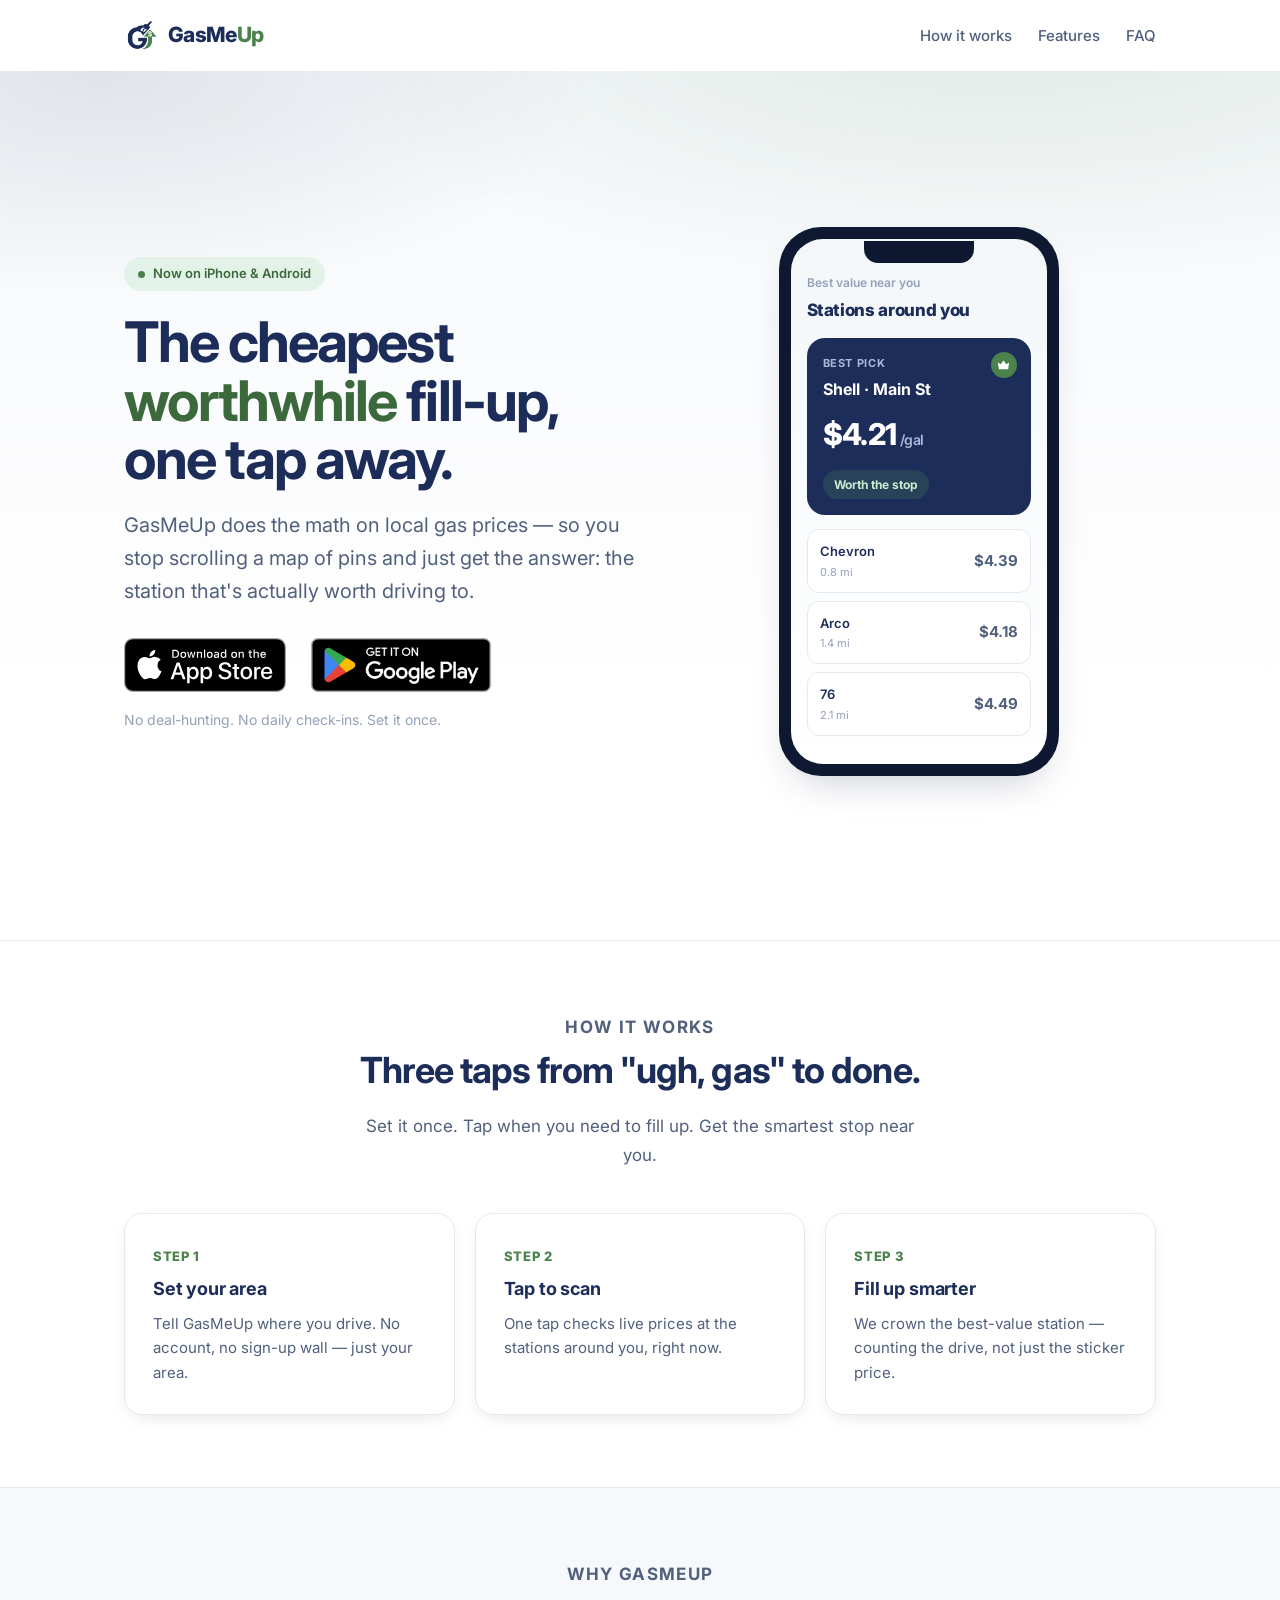
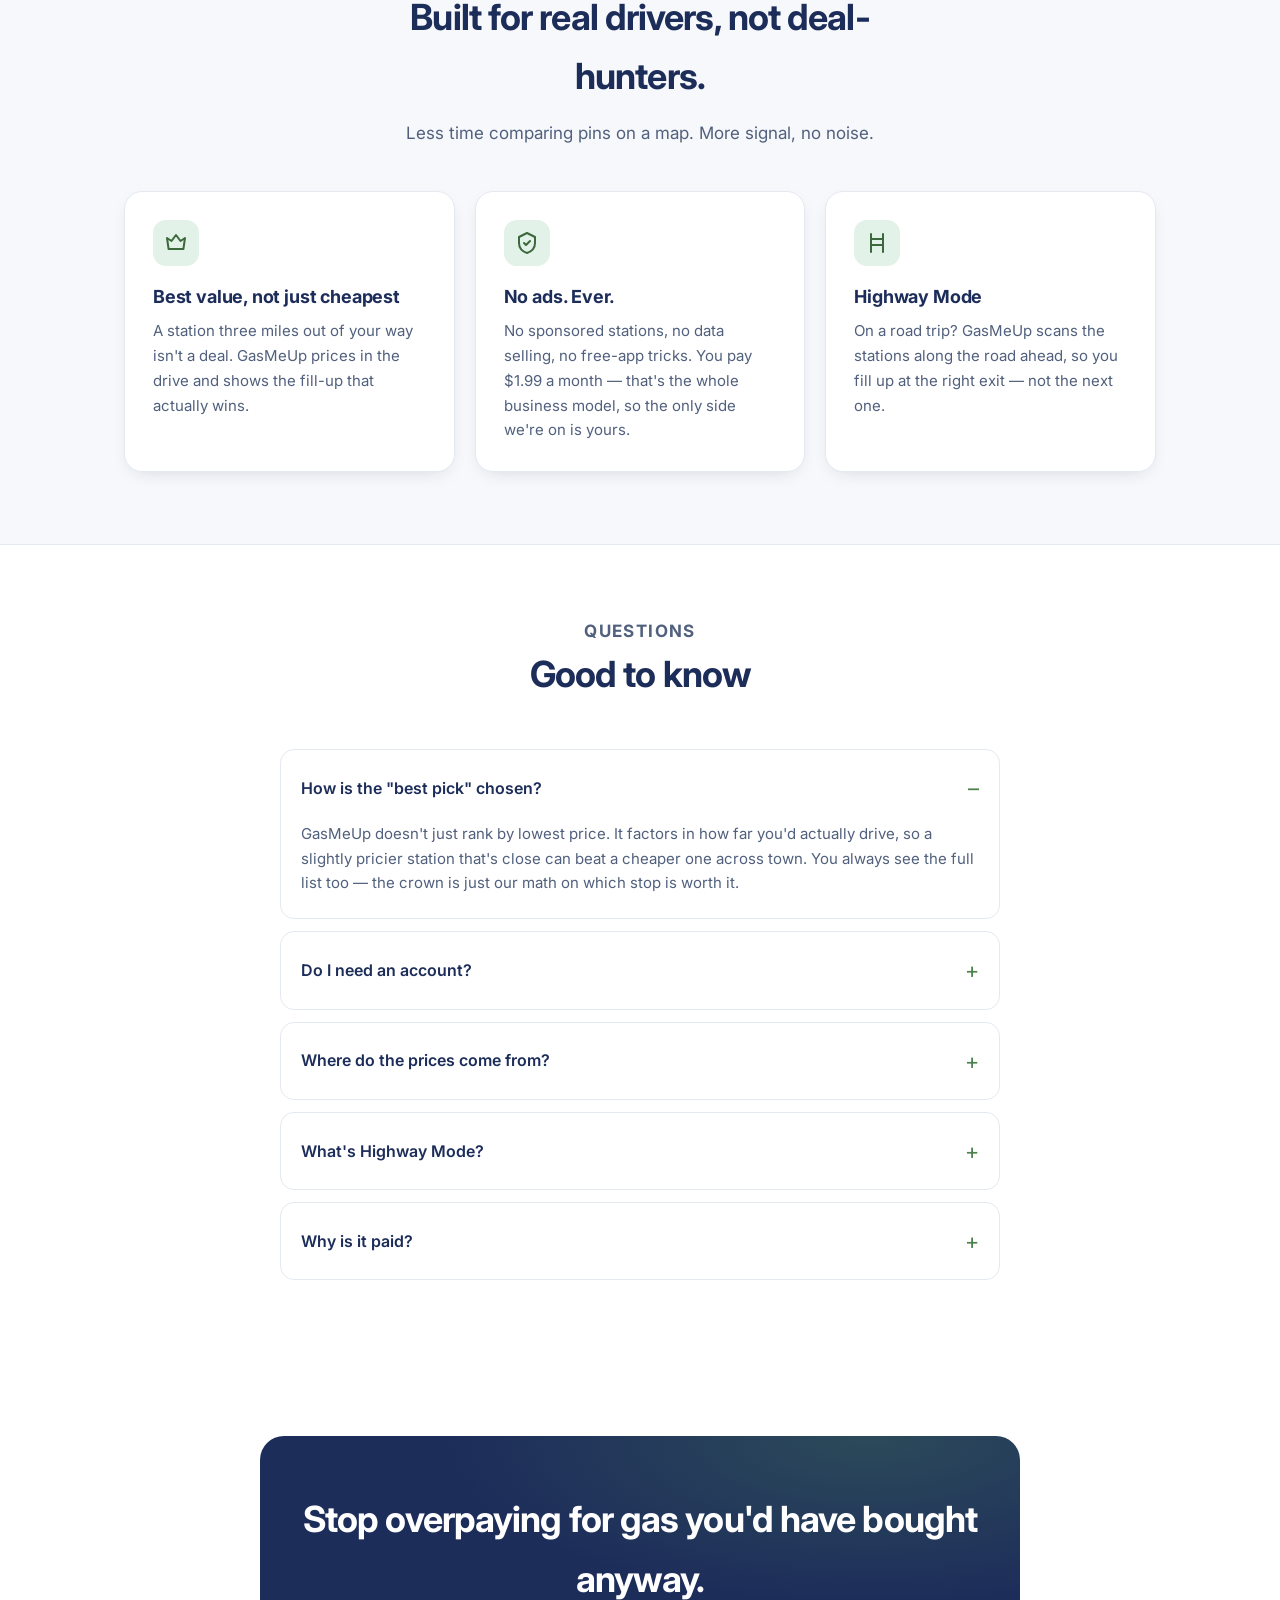
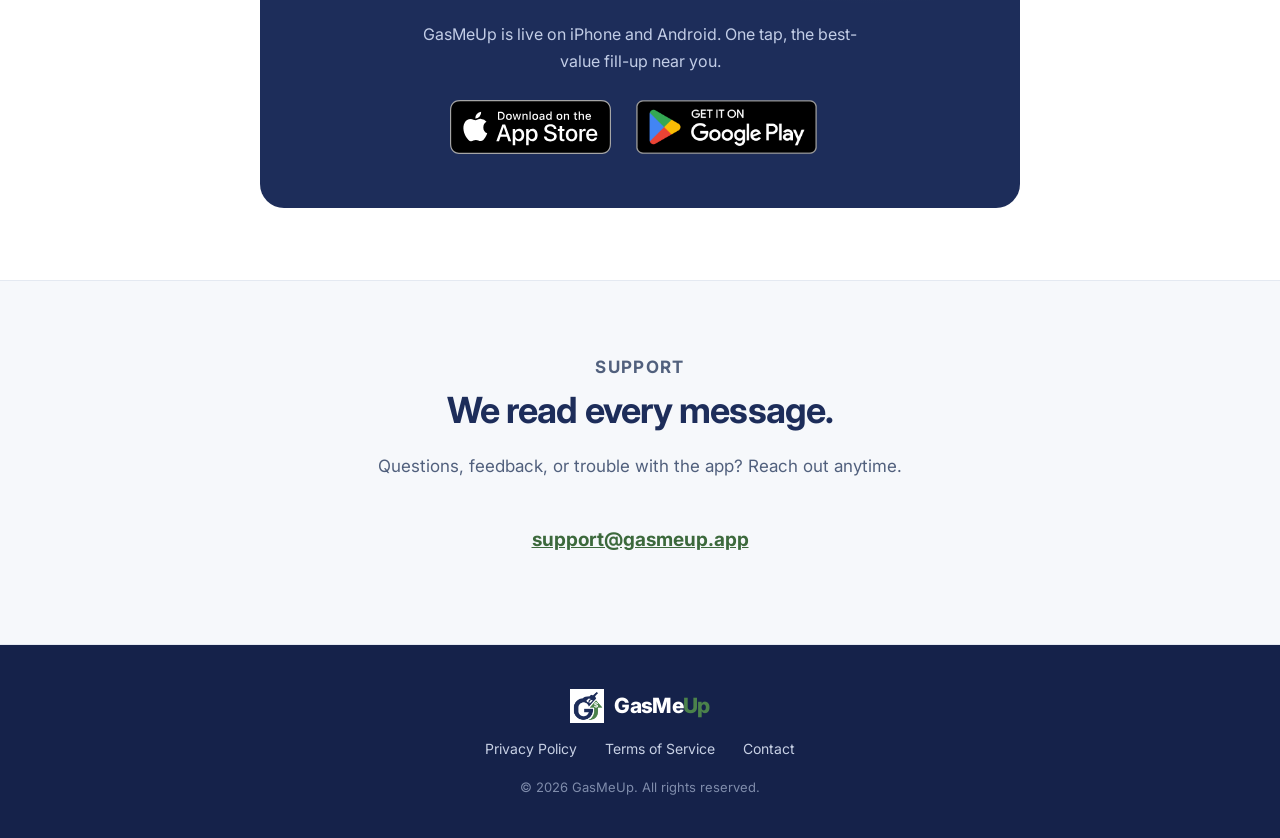
==== commit 3531411a: "Phase 1 "it's live" fix: real tagged store links, soon-copy killed, trust card, why-paid FAQ, site-c" ====
--- a/index.html
+++ b/index.html
@@ -29,18 +29,12 @@
     <section class="hero">
       <div class="hero-grid">
         <div class="hero-copy">
-          <span class="pill"><span class="blip"></span> Launching soon on iPhone &amp; Android</span>
+          <span class="pill"><span class="blip"></span> Now on iPhone &amp; Android</span>
           <h1>The cheapest <span class="accent">worthwhile</span> fill-up, one tap away.</h1>
           <p class="lede">GasMeUp does the math on local gas prices — so you stop scrolling a map of pins and just get the answer: the station that's actually worth driving to.</p>
           <div class="cta-row">
-            <span class="badge">
-              <svg viewBox="0 0 24 24" fill="currentColor"><path d="M17.05 12.04c-.03-2.6 2.12-3.85 2.22-3.91-1.21-1.77-3.09-2.01-3.76-2.04-1.6-.16-3.12.94-3.93.94-.81 0-2.06-.92-3.39-.89-1.74.03-3.35 1.01-4.25 2.57-1.81 3.14-.46 7.79 1.3 10.34.86 1.25 1.88 2.65 3.22 2.6 1.29-.05 1.78-.83 3.34-.83 1.55 0 2 .83 3.37.81 1.39-.03 2.27-1.27 3.12-2.53.98-1.45 1.39-2.85 1.41-2.92-.03-.01-2.7-1.04-2.73-4.11zM14.53 4.81c.71-.86 1.19-2.06 1.06-3.25-1.02.04-2.26.68-2.99 1.54-.66.76-1.23 1.98-1.08 3.15 1.14.09 2.3-.58 3.01-1.44z"/></svg>
-              App Store
-            </span>
-            <span class="badge ghost">
-              <svg viewBox="0 0 24 24" fill="currentColor"><path d="M3.6 2.3c-.3.3-.5.7-.5 1.2v17c0 .5.2.9.5 1.2l9-9.7-9-9.7zM14.4 12.7l2.8-2.9-9.8-5.6c-.3-.2-.6-.2-.9-.1l7.9 8.6zM6.5 21.9c.3.1.6 0 .9-.1l9.8-5.6-2.8-2.9-7.9 8.6zM18.9 10.9l-1.6.9 2.8 2.9 1.6-.9c.8-.5.8-1.6 0-2.1l-2.8 1.6z"/></svg>
-              Google Play
-            </span>
+            <a class="store-badge" href="https://apps.apple.com/us/app/gasmeup-find-cheap-gas/id6777846453"><img src="app-store-badge.svg" alt="Download on the App Store" /></a>
+            <a class="store-badge play" href="https://play.google.com/store/apps/details?id=com.vfisher.gasmeup&amp;referrer=utm_source%3Dgasmeup.app%26utm_medium%3Dreferral%26utm_campaign%3Dsite%26utm_content%3Dsite-hero"><img src="google-play-badge.png" alt="Get it on Google Play" /></a>
           </div>
           <p class="cta-note">No deal-hunting. No daily check-ins. Set it once.</p>
         </div>
@@ -114,10 +108,10 @@
           </div>
           <div class="card">
             <div class="icon-badge">
-              <svg viewBox="0 0 24 24" fill="none" stroke="currentColor" stroke-width="2" stroke-linecap="round" stroke-linejoin="round"><rect x="3" y="3" width="7" height="7" rx="1.5"/><rect x="14" y="3" width="7" height="7" rx="1.5"/><rect x="3" y="14" width="7" height="7" rx="1.5"/><rect x="14" y="14" width="7" height="7" rx="1.5"/></svg>
+              <svg viewBox="0 0 24 24" fill="none" stroke="currentColor" stroke-width="2" stroke-linecap="round" stroke-linejoin="round"><path d="M12 2l8 4v6c0 5-3.4 8.4-8 10-4.6-1.6-8-5-8-10V6l8-4z"/><path d="M9 12l2 2 4-4"/></svg>
             </div>
-            <h3>Home-screen widget</h3>
-            <p>Your best nearby option, right on your home screen. Tap it to scan again — no app to open.</p>
+            <h3>No ads. Ever.</h3>
+            <p>No sponsored stations, no data selling, no free-app tricks. You pay $1.99 a month — that's the whole business model, so the only side we're on is yours.</p>
           </div>
           <div class="card">
             <div class="icon-badge">
@@ -155,8 +149,8 @@
             <p>On a long drive, GasMeUp can scan the stations along the road ahead instead of just around your current spot — so you can choose the right exit to fill up at before you're running low.</p>
           </details>
           <details>
-            <summary>When does it launch?</summary>
-            <p>Soon, on both iPhone and Android. Check back here, or reach out below and we'll let you know.</p>
+            <summary>Why is it paid?</summary>
+            <p>Live price scans cost us real money — about 4&cent; every time you tap scan — and we refuse the usual free-app trade: ads, sponsored placements, or selling your data. So GasMeUp is $1.99/month, or $17.99/year with a 7-day free trial. You pay a little; the answer stays honest.</p>
           </details>
         </div>
       </div>
@@ -167,10 +161,10 @@
       <div class="wrap">
         <div class="card-cta">
           <h2>Stop overpaying for gas you'd have bought anyway.</h2>
-          <p>GasMeUp is launching soon. One tap, the best-value fill-up near you.</p>
+          <p>GasMeUp is live on iPhone and Android. One tap, the best-value fill-up near you.</p>
           <div class="cta-row">
-            <span class="badge">App Store — soon</span>
-            <span class="badge ghost">Google Play — soon</span>
+            <a class="store-badge" href="https://apps.apple.com/us/app/gasmeup-find-cheap-gas/id6777846453"><img src="app-store-badge.svg" alt="Download on the App Store" /></a>
+            <a class="store-badge play" href="https://play.google.com/store/apps/details?id=com.vfisher.gasmeup&amp;referrer=utm_source%3Dgasmeup.app%26utm_medium%3Dreferral%26utm_campaign%3Dsite%26utm_content%3Dsite-footer"><img src="google-play-badge.png" alt="Get it on Google Play" /></a>
           </div>
         </div>
       </div>
--- a/style.css
+++ b/style.css
@@ -137,6 +137,9 @@
 }
 .badge svg { width: 20px; height: 20px; }
 .badge.ghost { background: #fff; color: var(--navy); border: 1px solid var(--line); box-shadow: none; }
+.store-badge { display: inline-flex; align-items: center; }
+.store-badge img { height: 54px; display: block; }
+.store-badge.play img { height: 80px; margin: -13px 0; }
 .cta-note { margin-top: 16px; font-size: 14px; color: var(--ink-faint); }
 
 /* ---------- Phone mockup ---------- */
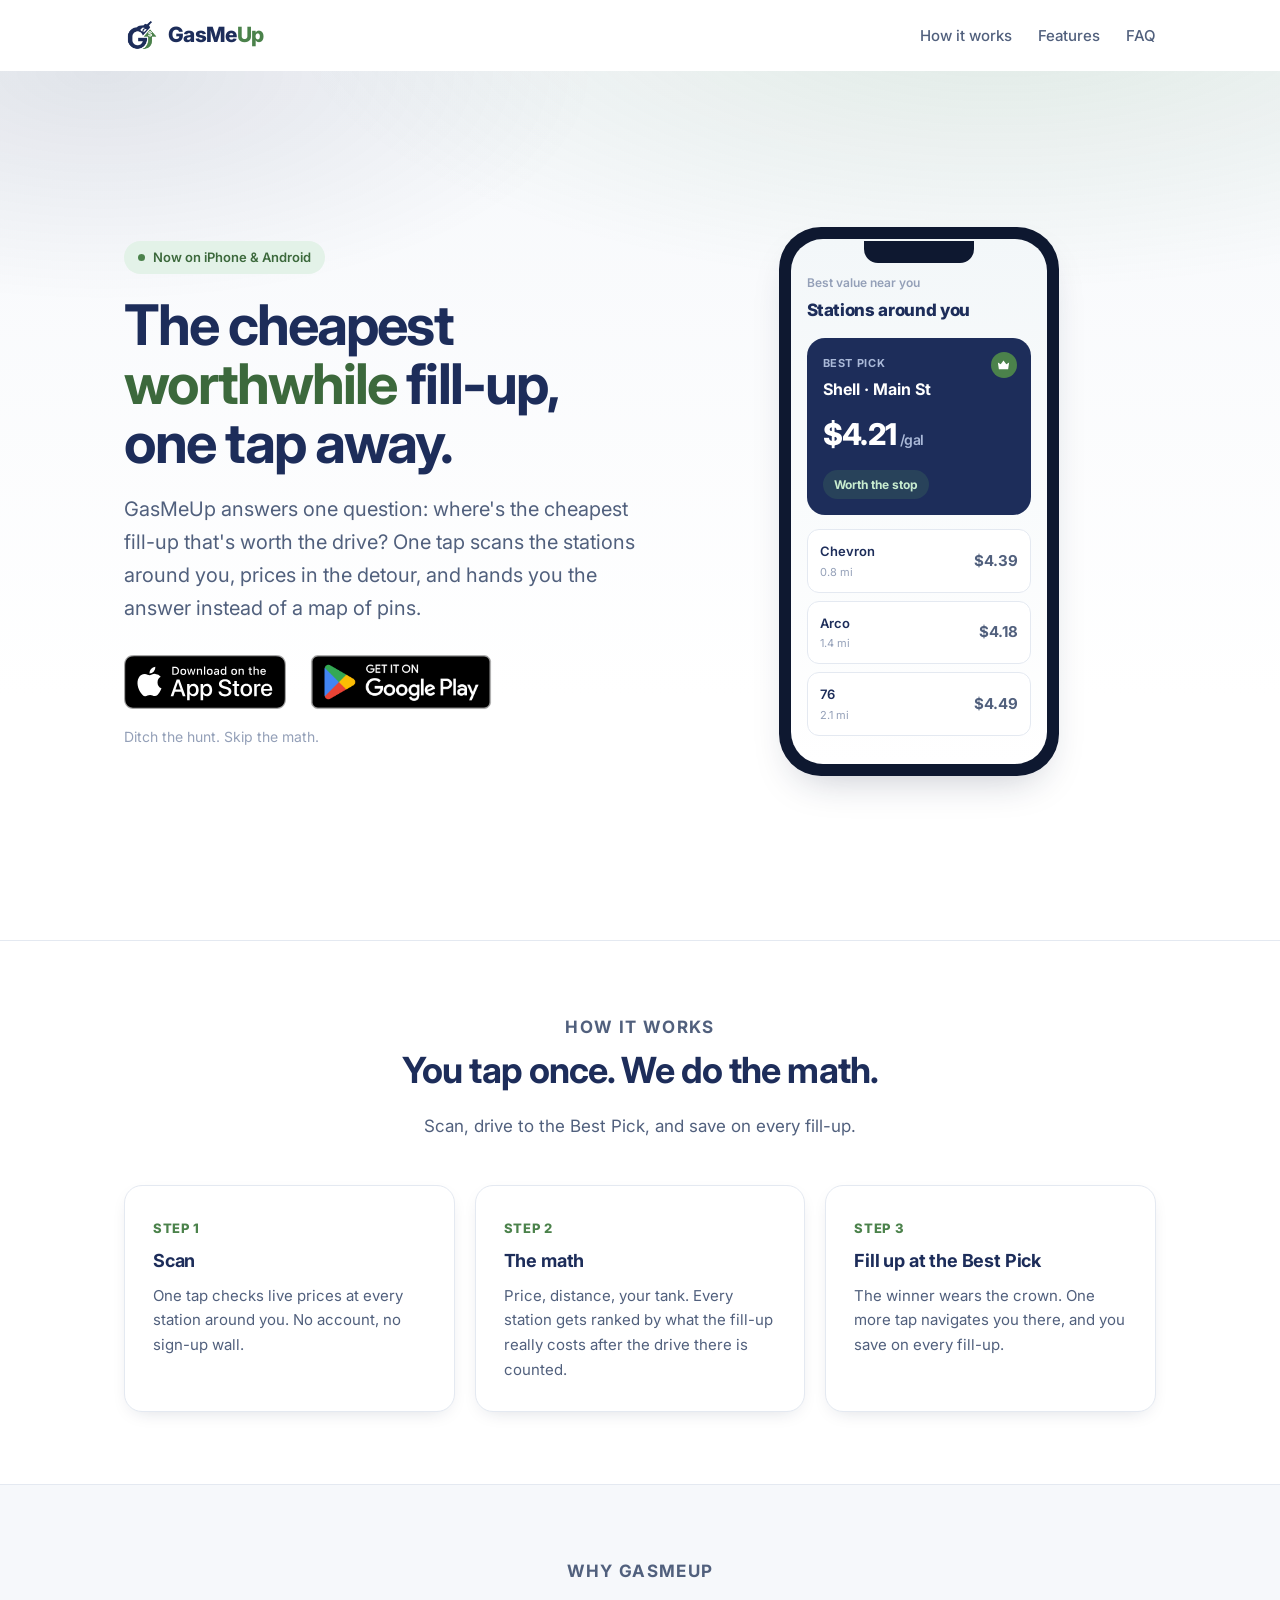
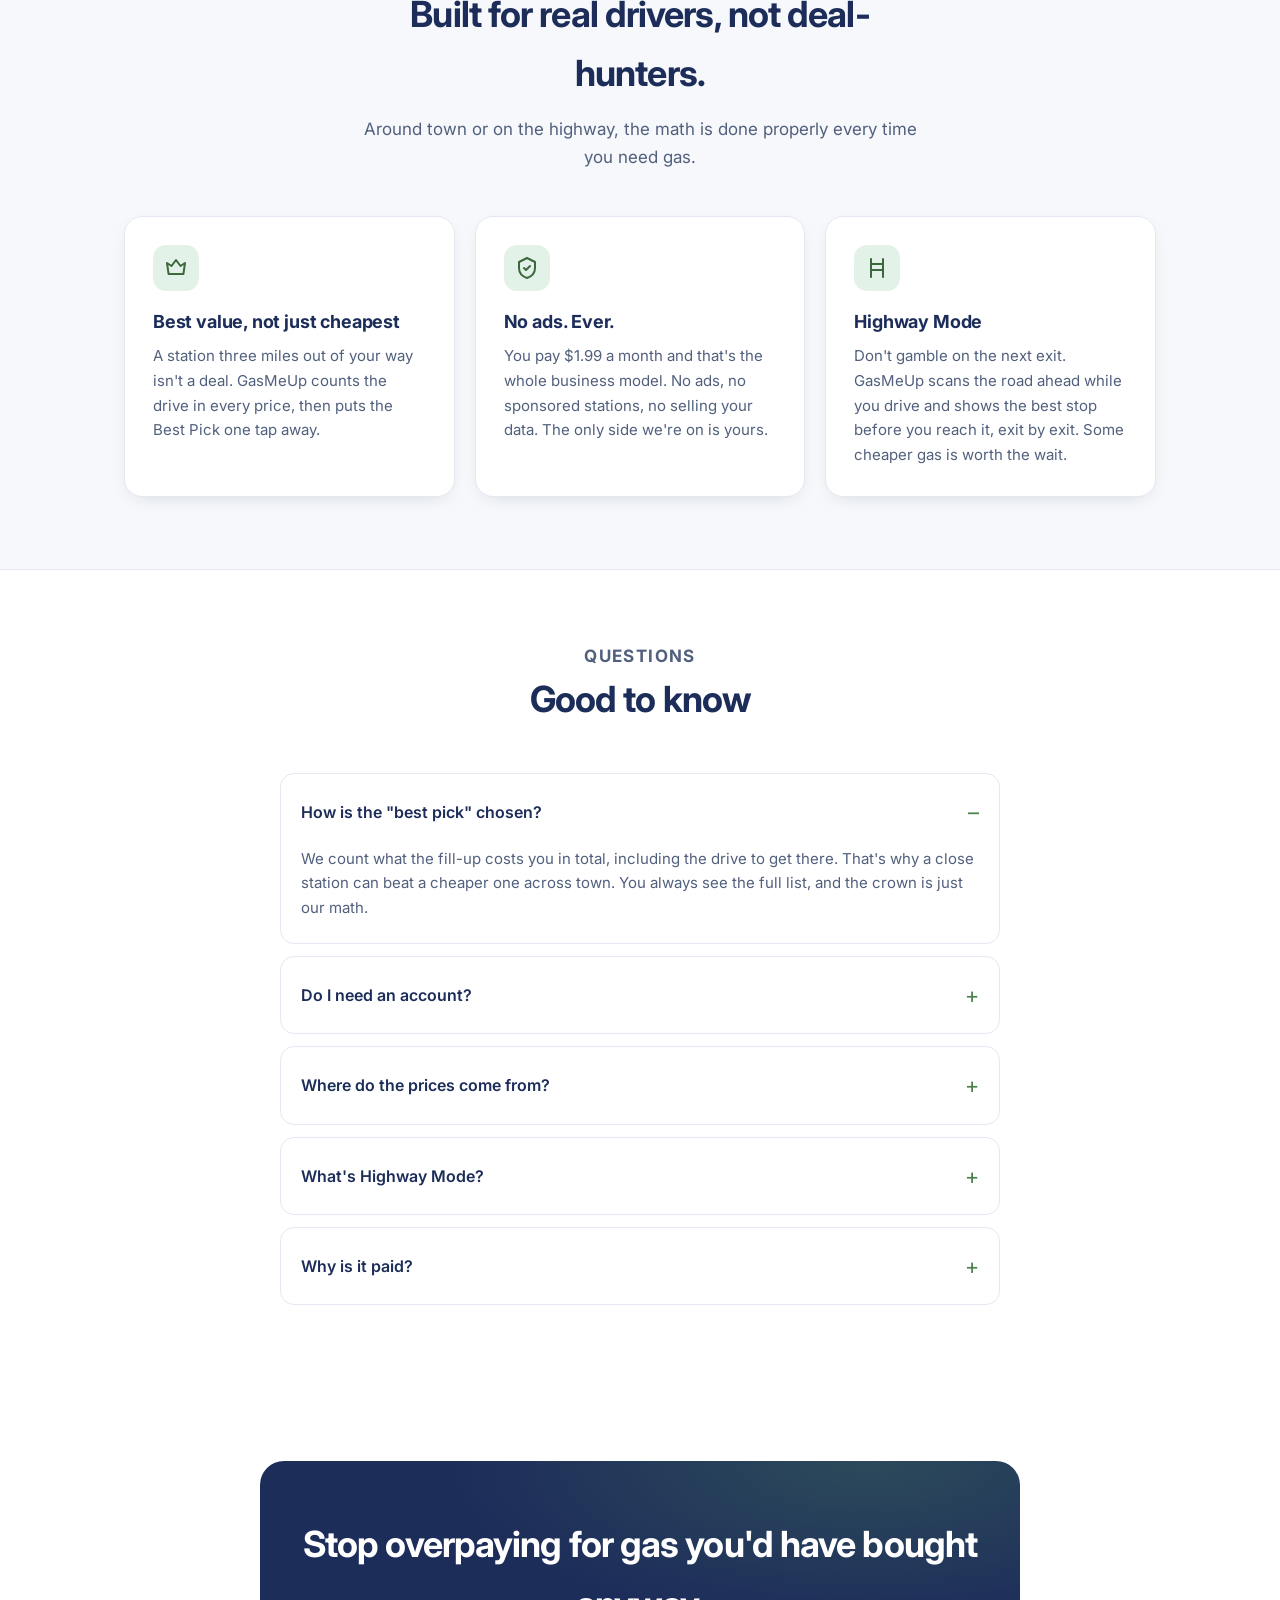
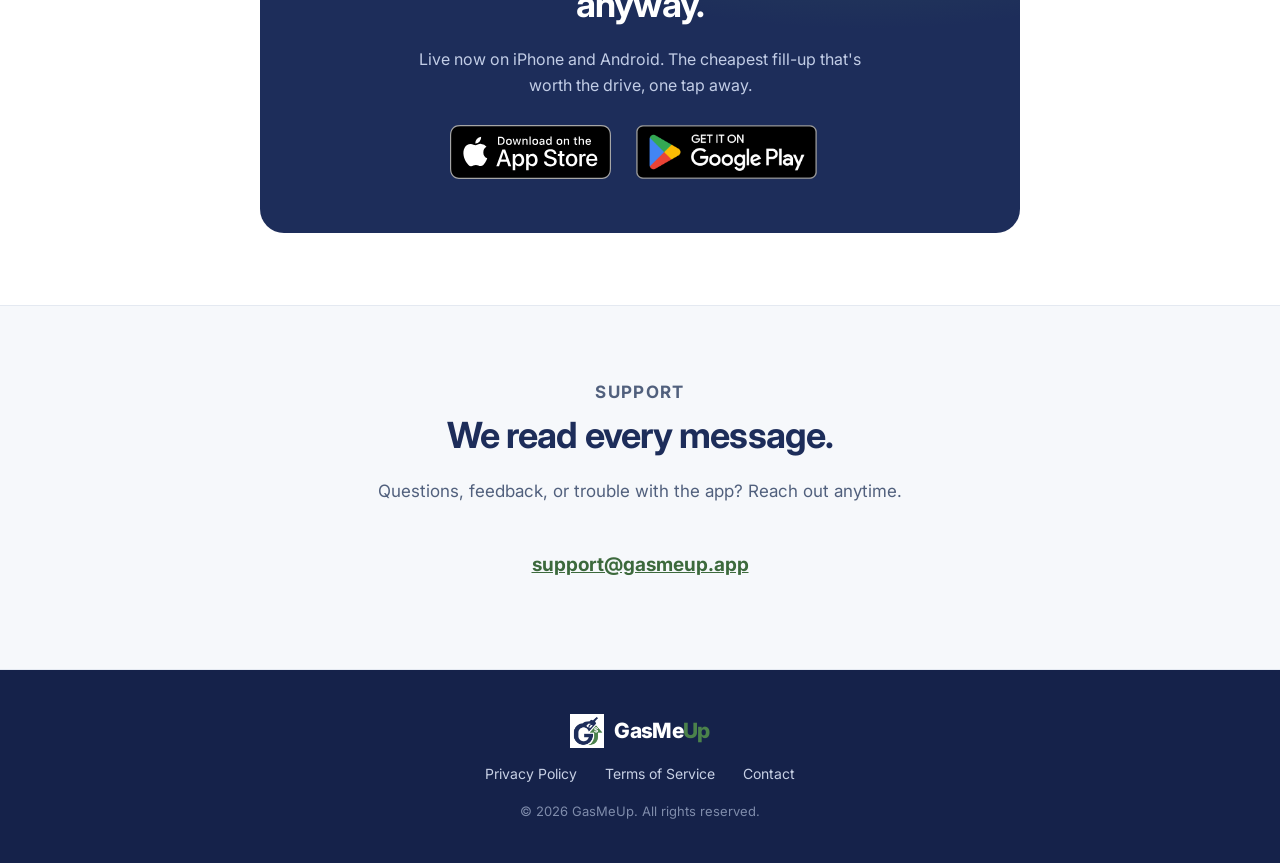
==== commit 012c6516: "Copy pass: his-voice rewrite + anti-AI register law (em-dash budget enforced) Every string rebuilt f" ====
--- a/index.html
+++ b/index.html
@@ -31,12 +31,12 @@
         <div class="hero-copy">
           <span class="pill"><span class="blip"></span> Now on iPhone &amp; Android</span>
           <h1>The cheapest <span class="accent">worthwhile</span> fill-up, one tap away.</h1>
-          <p class="lede">GasMeUp does the math on local gas prices — so you stop scrolling a map of pins and just get the answer: the station that's actually worth driving to.</p>
+          <p class="lede">GasMeUp answers one question: where's the cheapest fill-up that's worth the drive? One tap scans the stations around you, prices in the detour, and hands you the answer instead of a map of pins.</p>
           <div class="cta-row">
             <a class="store-badge" href="https://apps.apple.com/us/app/gasmeup-find-cheap-gas/id6777846453"><img src="app-store-badge.svg" alt="Download on the App Store" /></a>
             <a class="store-badge play" href="https://play.google.com/store/apps/details?id=com.vfisher.gasmeup&amp;referrer=utm_source%3Dgasmeup.app%26utm_medium%3Dreferral%26utm_campaign%3Dsite%26utm_content%3Dsite-hero"><img src="google-play-badge.png" alt="Get it on Google Play" /></a>
           </div>
-          <p class="cta-note">No deal-hunting. No daily check-ins. Set it once.</p>
+          <p class="cta-note">Ditch the hunt. Skip the math.</p>
         </div>
 
         <div class="phone-wrap">
@@ -67,24 +67,24 @@
       <div class="wrap">
         <div class="section-head">
           <p class="eyebrow">How it works</p>
-          <h2>Three taps from "ugh, gas" to done.</h2>
-          <p>Set it once. Tap when you need to fill up. Get the smartest stop near you.</p>
+          <h2>You tap once. We do the math.</h2>
+          <p>Scan, drive to the Best Pick, and save on every fill-up.</p>
         </div>
         <div class="grid3">
           <div class="card">
             <span class="step-n">STEP 1</span>
-            <h3>Set your area</h3>
-            <p>Tell GasMeUp where you drive. No account, no sign-up wall — just your area.</p>
+            <h3>Scan</h3>
+            <p>One tap checks live prices at every station around you. No account, no sign-up wall.</p>
           </div>
           <div class="card">
             <span class="step-n">STEP 2</span>
-            <h3>Tap to scan</h3>
-            <p>One tap checks live prices at the stations around you, right now.</p>
+            <h3>The math</h3>
+            <p>Price, distance, your tank. Every station gets ranked by what the fill-up really costs after the drive there is counted.</p>
           </div>
           <div class="card">
             <span class="step-n">STEP 3</span>
-            <h3>Fill up smarter</h3>
-            <p>We crown the best-value station — counting the drive, not just the sticker price.</p>
+            <h3>Fill up at the Best Pick</h3>
+            <p>The winner wears the crown. One more tap navigates you there, and you save on every fill-up.</p>
           </div>
         </div>
       </div>
@@ -96,7 +96,7 @@
         <div class="section-head">
           <p class="eyebrow">Why GasMeUp</p>
           <h2>Built for real drivers, not deal-hunters.</h2>
-          <p>Less time comparing pins on a map. More signal, no noise.</p>
+          <p>Around town or on the highway, the math is done properly every time you need gas.</p>
         </div>
         <div class="grid3">
           <div class="card">
@@ -104,21 +104,21 @@
               <svg viewBox="0 0 24 24" fill="none" stroke="currentColor" stroke-width="2" stroke-linecap="round" stroke-linejoin="round"><path d="M3 7l4.5 3L12 4l4.5 6L21 7l-1.6 11H4.6L3 7z"/></svg>
             </div>
             <h3>Best value, not just cheapest</h3>
-            <p>A station three miles out of your way isn't a deal. GasMeUp prices in the drive and shows the fill-up that actually wins.</p>
+            <p>A station three miles out of your way isn't a deal. GasMeUp counts the drive in every price, then puts the Best Pick one tap away.</p>
           </div>
           <div class="card">
             <div class="icon-badge">
               <svg viewBox="0 0 24 24" fill="none" stroke="currentColor" stroke-width="2" stroke-linecap="round" stroke-linejoin="round"><path d="M12 2l8 4v6c0 5-3.4 8.4-8 10-4.6-1.6-8-5-8-10V6l8-4z"/><path d="M9 12l2 2 4-4"/></svg>
             </div>
             <h3>No ads. Ever.</h3>
-            <p>No sponsored stations, no data selling, no free-app tricks. You pay $1.99 a month — that's the whole business model, so the only side we're on is yours.</p>
+            <p>You pay $1.99 a month and that's the whole business model. No ads, no sponsored stations, no selling your data. The only side we're on is yours.</p>
           </div>
           <div class="card">
             <div class="icon-badge">
               <svg viewBox="0 0 24 24" fill="none" stroke="currentColor" stroke-width="2" stroke-linecap="round" stroke-linejoin="round"><path d="M6 3v18M18 3v18"/><path d="M6 8h12M6 14h12"/></svg>
             </div>
             <h3>Highway Mode</h3>
-            <p>On a road trip? GasMeUp scans the stations along the road ahead, so you fill up at the right exit — not the next one.</p>
+            <p>Don't gamble on the next exit. GasMeUp scans the road ahead while you drive and shows the best stop before you reach it, exit by exit. Some cheaper gas is worth the wait.</p>
           </div>
         </div>
       </div>
@@ -134,23 +134,23 @@
         <div class="faq">
           <details open>
             <summary>How is the "best pick" chosen?</summary>
-            <p>GasMeUp doesn't just rank by lowest price. It factors in how far you'd actually drive, so a slightly pricier station that's close can beat a cheaper one across town. You always see the full list too — the crown is just our math on which stop is worth it.</p>
+            <p>We count what the fill-up costs you in total, including the drive to get there. That's why a close station can beat a cheaper one across town. You always see the full list, and the crown is just our math.</p>
           </details>
           <details>
             <summary>Do I need an account?</summary>
-            <p>No. There's no sign-up wall and no email required to use the app. You set your area and start scanning.</p>
+            <p>No. GasMeUp signs you in anonymously on first launch. There are no credentials and no email to type.</p>
           </details>
           <details>
             <summary>Where do the prices come from?</summary>
-            <p>From live, third-party fuel-price data for stations near you. Prices can change quickly, so always confirm at the pump — GasMeUp points you to the best-value option, it doesn't guarantee a specific price.</p>
+            <p>Live third-party price data, scanned at the moment you tap. Prices move fast, so always confirm at the pump. GasMeUp points you to the best-value stop; it can't promise the number on the sign.</p>
           </details>
           <details>
             <summary>What's Highway Mode?</summary>
-            <p>On a long drive, GasMeUp can scan the stations along the road ahead instead of just around your current spot — so you can choose the right exit to fill up at before you're running low.</p>
+            <p>On a long drive, GasMeUp scans the road ahead instead of just the area around you, and shows the best stop before you reach it. You pick the right exit instead of the first one.</p>
           </details>
           <details>
             <summary>Why is it paid?</summary>
-            <p>Live price scans cost us real money — about 4&cent; every time you tap scan — and we refuse the usual free-app trade: ads, sponsored placements, or selling your data. So GasMeUp is $1.99/month, or $17.99/year with a 7-day free trial. You pay a little; the answer stays honest.</p>
+            <p>GasMeUp is a paid app: $1.99 a month, or $17.99 a year with a 7-day free trial. No ads, no selling your data, no rewards program. Live scans cost us real money, about 4 cents each, and a small price is what keeps the answer honest.</p>
           </details>
         </div>
       </div>
@@ -161,7 +161,7 @@
       <div class="wrap">
         <div class="card-cta">
           <h2>Stop overpaying for gas you'd have bought anyway.</h2>
-          <p>GasMeUp is live on iPhone and Android. One tap, the best-value fill-up near you.</p>
+          <p>Live now on iPhone and Android. The cheapest fill-up that's worth the drive, one tap away.</p>
           <div class="cta-row">
             <a class="store-badge" href="https://apps.apple.com/us/app/gasmeup-find-cheap-gas/id6777846453"><img src="app-store-badge.svg" alt="Download on the App Store" /></a>
             <a class="store-badge play" href="https://play.google.com/store/apps/details?id=com.vfisher.gasmeup&amp;referrer=utm_source%3Dgasmeup.app%26utm_medium%3Dreferral%26utm_campaign%3Dsite%26utm_content%3Dsite-footer"><img src="google-play-badge.png" alt="Get it on Google Play" /></a>
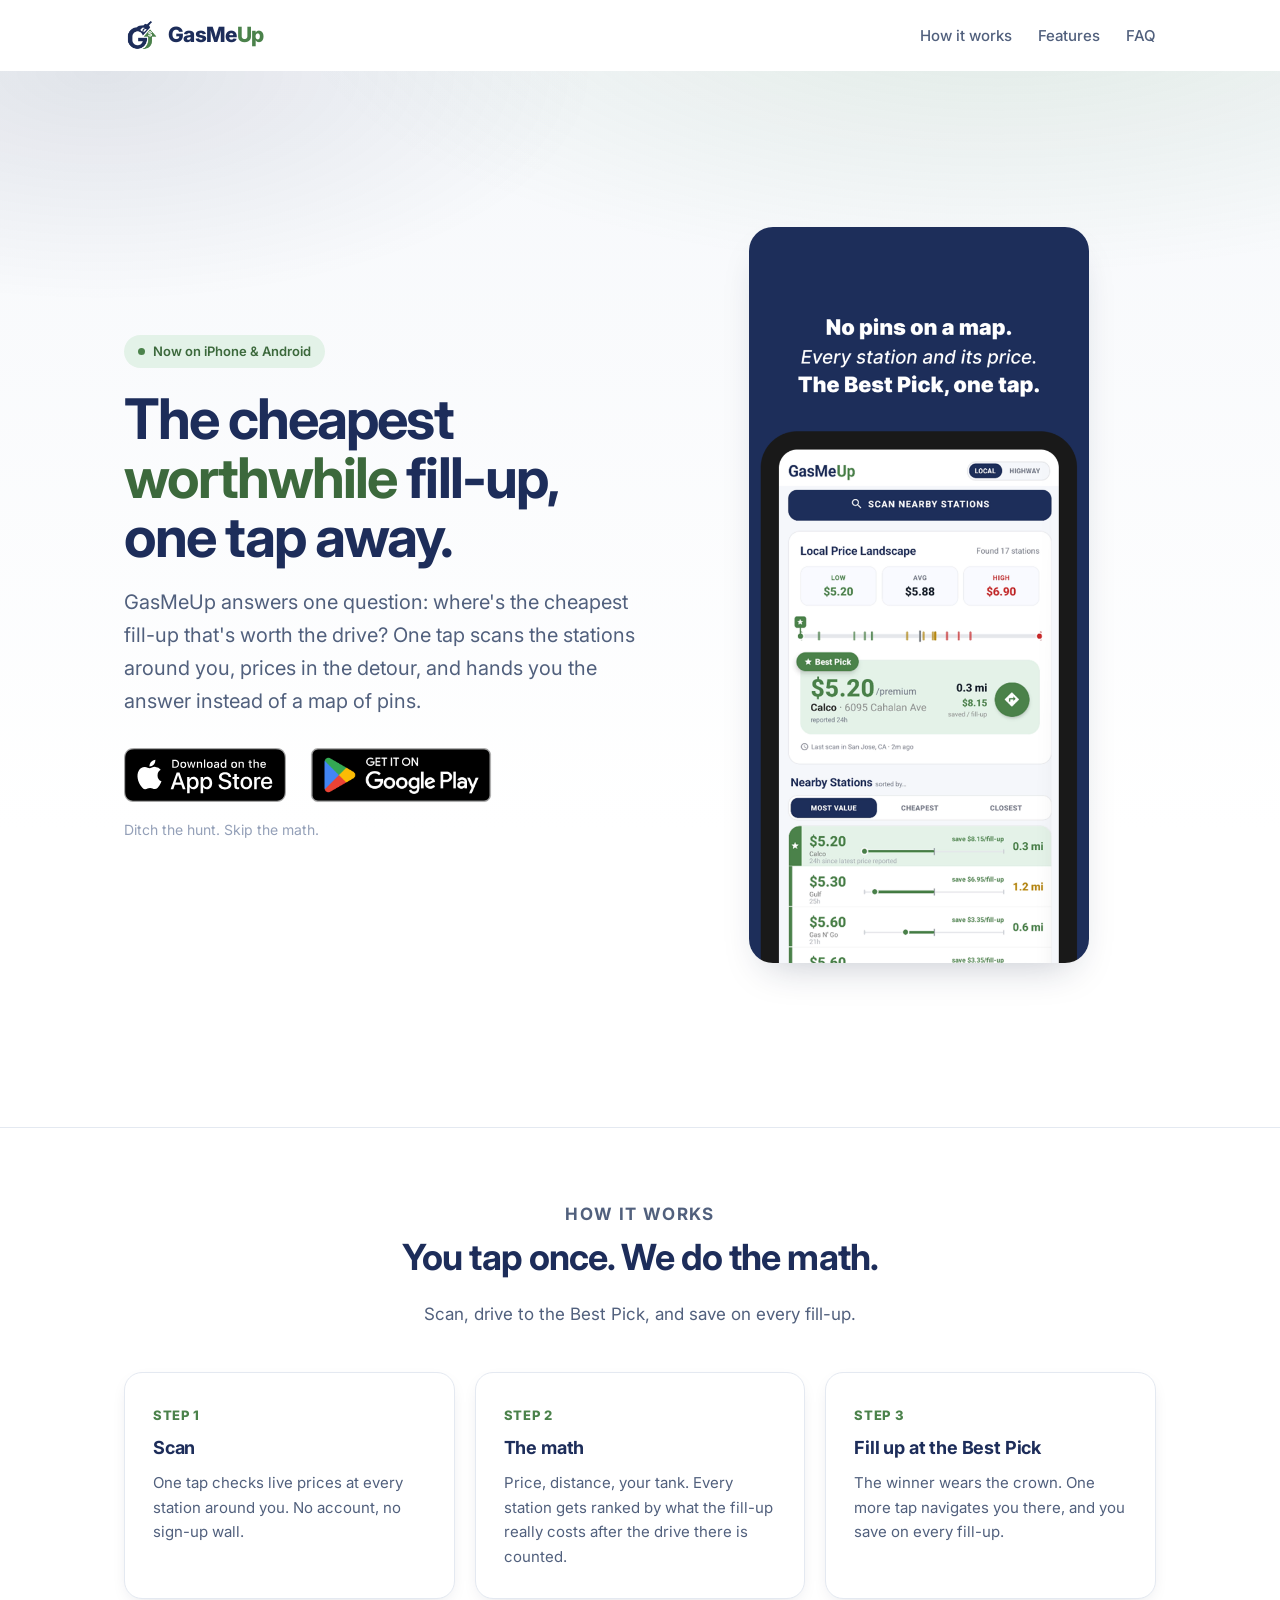
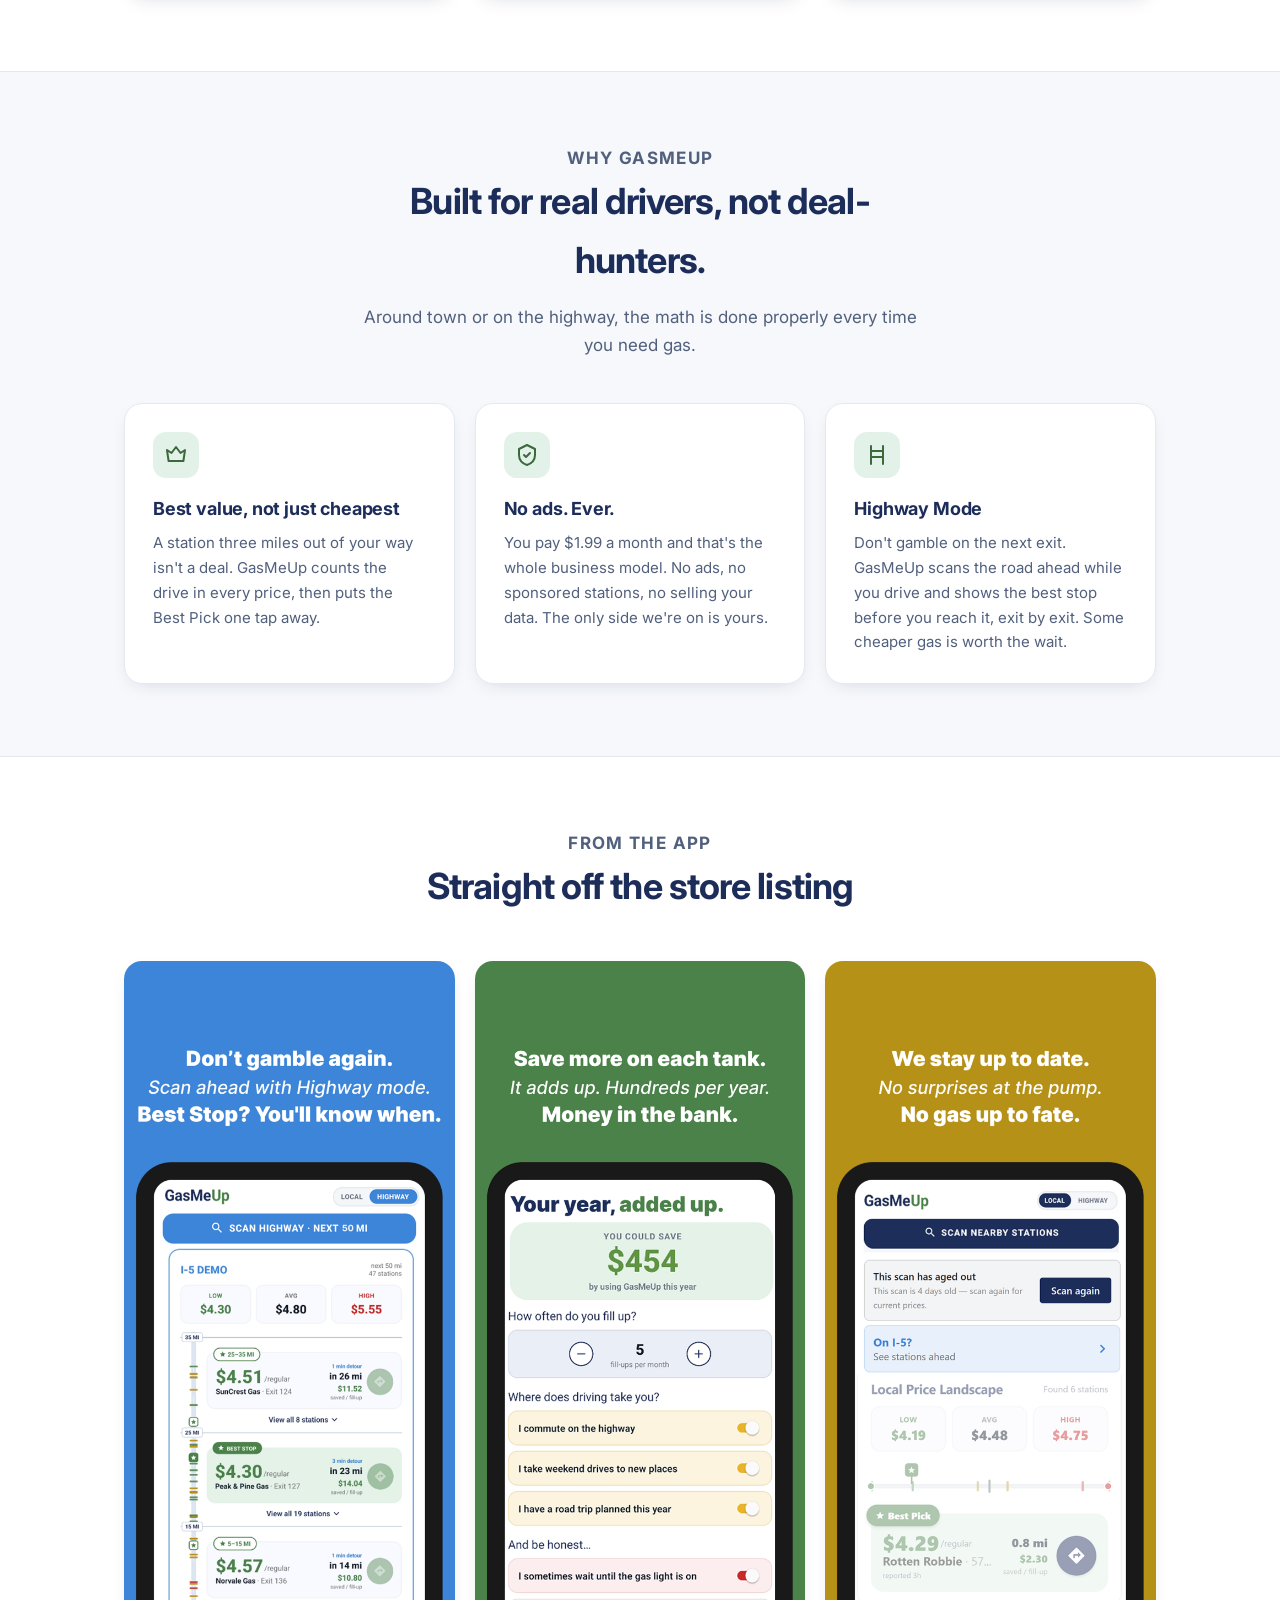
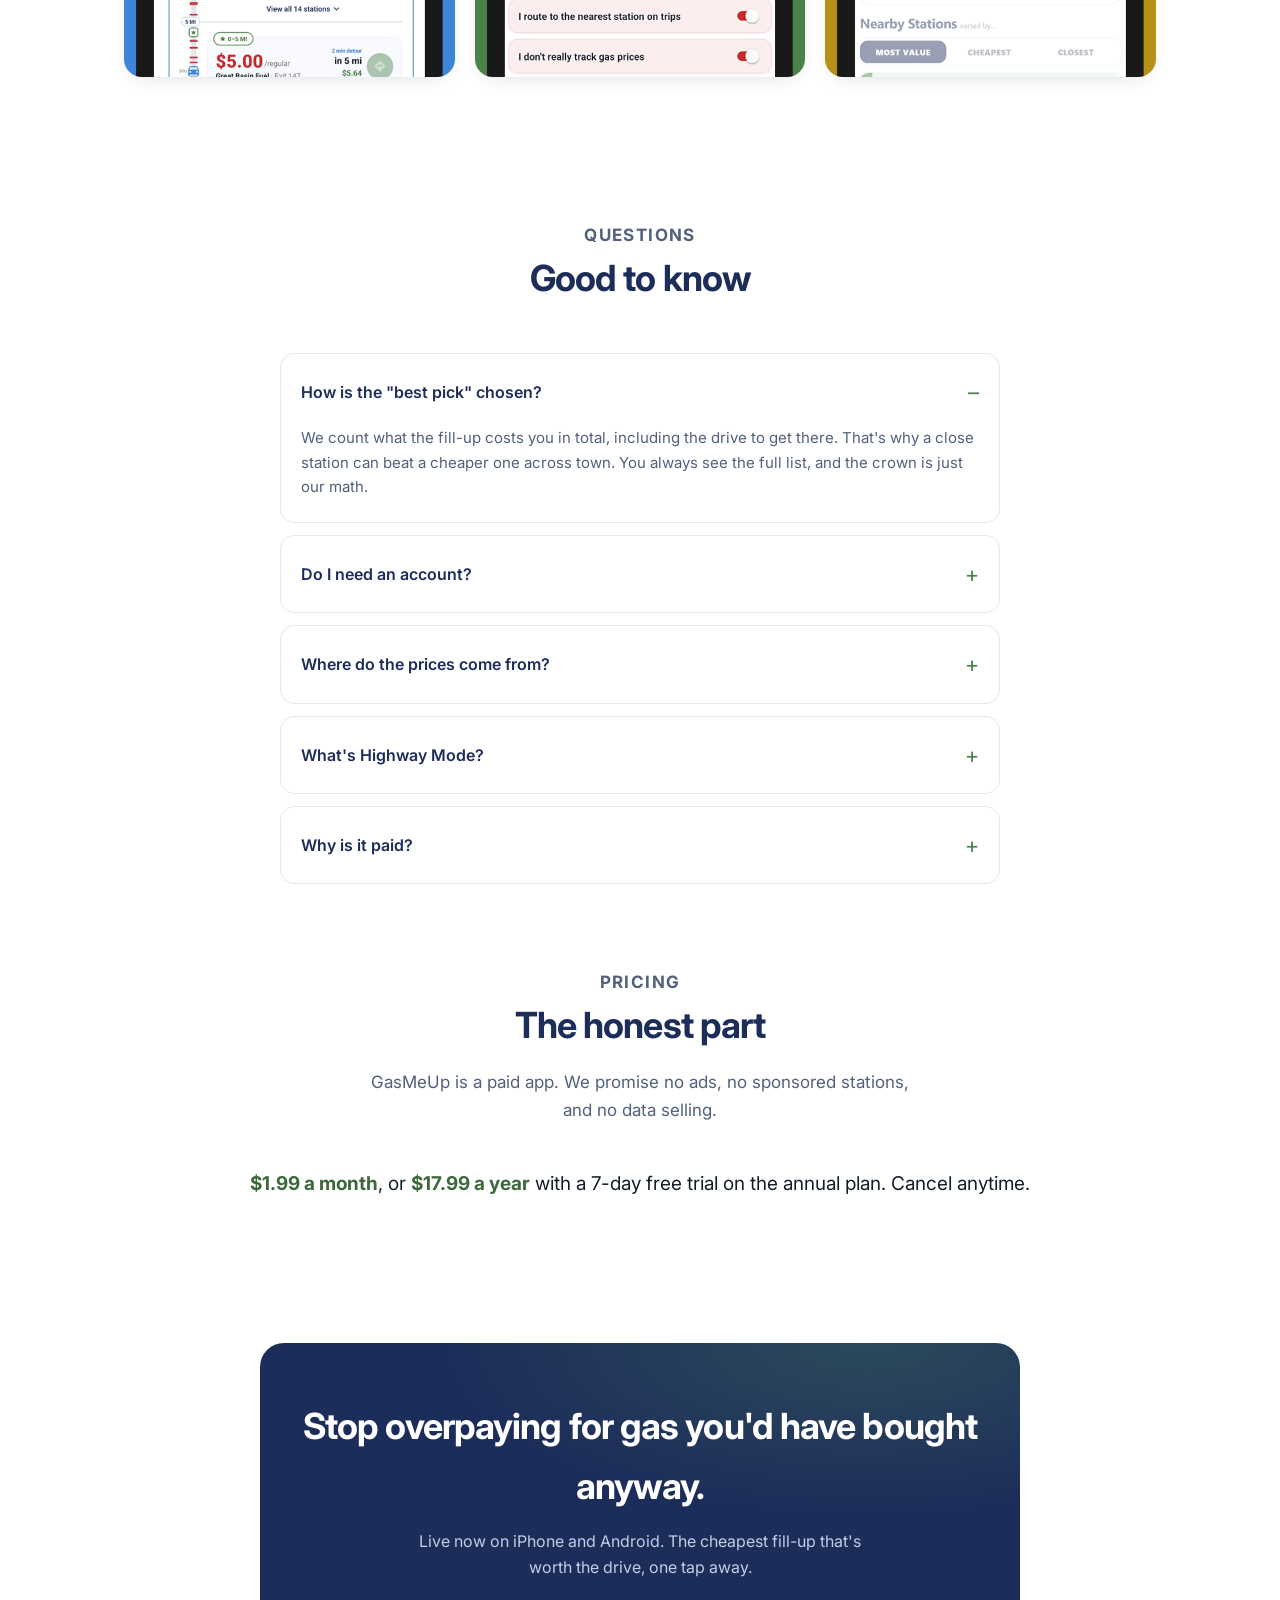
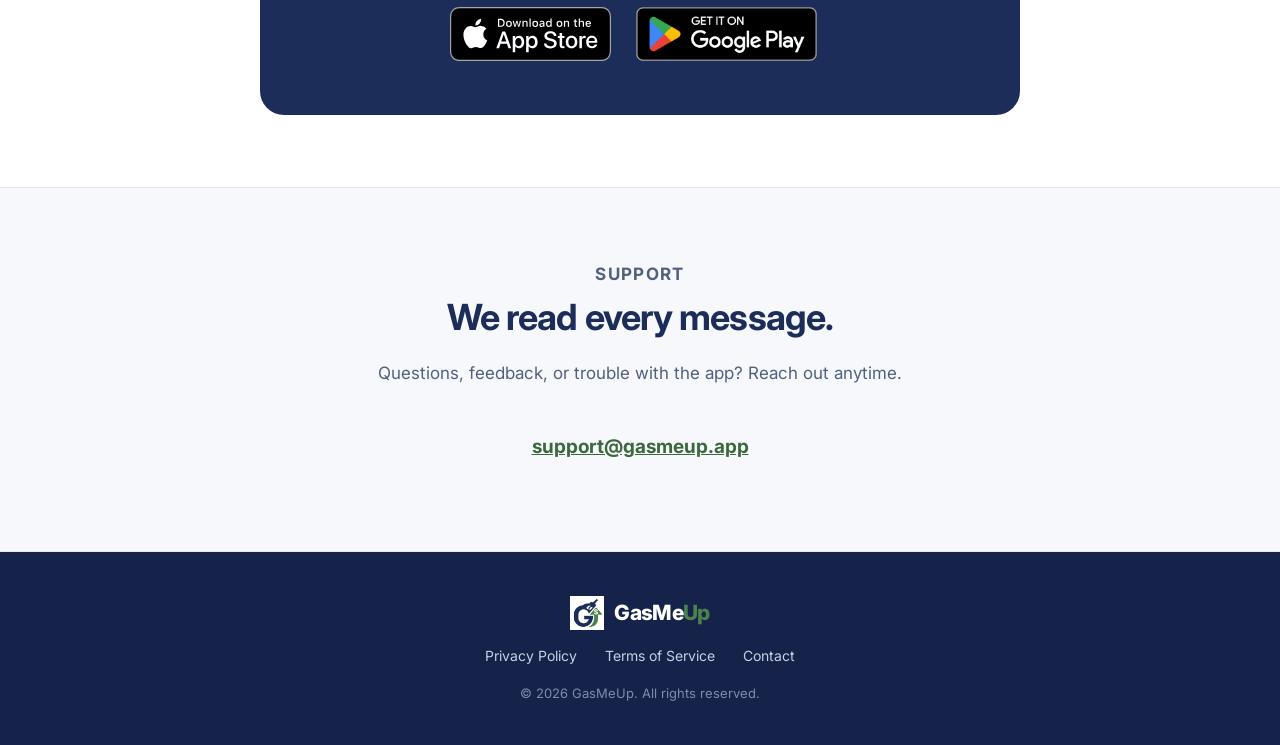
==== commit 0bb8e7f8: "Phases 2+3: OG/meta head set, pricing block, real store screenshots - og.png (1200x630, brand navy/g" ====
--- a/index.html
+++ b/index.html
@@ -8,7 +8,28 @@
   <meta property="og:title" content="GasMeUp" />
   <meta property="og:description" content="The cheapest worthwhile fill-up, one tap away." />
   <meta property="og:type" content="website" />
-  <link rel="icon" type="image/png" href="logo.png" />
+  <meta property="og:url" content="https://gasmeup.app/" />
+  <meta property="og:image" content="https://gasmeup.app/og.png" />
+  <meta property="og:image:width" content="1200" />
+  <meta property="og:image:height" content="630" />
+  <meta name="twitter:card" content="summary_large_image" />
+  <meta name="apple-itunes-app" content="app-id=6777846453" />
+  <link rel="canonical" href="https://gasmeup.app/" />
+  <link rel="icon" type="image/png" sizes="48x48" href="favicon-48.png" />
+  <link rel="apple-touch-icon" href="apple-touch-icon.png" />
+  <script type="application/ld+json">{
+    "@context": "https://schema.org",
+    "@type": "SoftwareApplication",
+    "name": "GasMeUp",
+    "operatingSystem": "iOS, Android",
+    "applicationCategory": "TravelApplication",
+    "description": "GasMeUp scans live gas prices around you and ranks every station by what the fill-up really costs, including the drive to get there.",
+    "url": "https://gasmeup.app/",
+    "offers": [
+      { "@type": "Offer", "price": "1.99", "priceCurrency": "USD", "description": "Monthly subscription" },
+      { "@type": "Offer", "price": "17.99", "priceCurrency": "USD", "description": "Annual subscription with a 7-day free trial" }
+    ]
+  }</script>
   <link rel="preconnect" href="https://fonts.googleapis.com" />
   <link rel="preconnect" href="https://fonts.gstatic.com" crossorigin />
   <link href="https://fonts.googleapis.com/css2?family=Inter:wght@400;500;600;700;800&display=swap" rel="stylesheet" />
@@ -40,24 +61,7 @@
         </div>
 
         <div class="phone-wrap">
-          <div class="phone" role="img" aria-label="GasMeUp app preview showing the best-value station near you">
-            <div class="screen">
-              <div class="s-head">Best value near you</div>
-              <div class="s-title">Stations around you</div>
-              <div class="best-card">
-                <div class="crown">
-                  <svg viewBox="0 0 24 24" fill="#fff"><path d="M3 7l4.5 3L12 4l4.5 6L21 7l-1.6 11H4.6L3 7z"/></svg>
-                </div>
-                <div class="label">Best pick</div>
-                <div class="name">Shell · Main St</div>
-                <div class="price">$4.21<span> /gal</span></div>
-                <div class="save-chip">Worth the stop</div>
-              </div>
-              <div class="s-row"><div><div class="sr-name">Chevron</div><div class="sr-dist">0.8 mi</div></div><div class="sr-price">$4.39</div></div>
-              <div class="s-row"><div><div class="sr-name">Arco</div><div class="sr-dist">1.4 mi</div></div><div class="sr-price">$4.18</div></div>
-              <div class="s-row"><div><div class="sr-name">76</div><div class="sr-dist">2.1 mi</div></div><div class="sr-price">$4.49</div></div>
-            </div>
-          </div>
+          <img class="hero-shot" src="shot-2.png" width="600" height="1300" alt="GasMeUp home screen: a scan found 17 stations, with the Best Pick saving $8.15 per fill-up" />
         </div>
       </div>
     </section>
@@ -124,6 +128,21 @@
       </div>
     </section>
 
+    <!-- SCREENSHOTS -->
+    <section id="shots">
+      <div class="wrap">
+        <div class="section-head">
+          <p class="eyebrow">From the app</p>
+          <h2>Straight off the store listing</h2>
+        </div>
+        <div class="shots">
+          <img src="shot-4.png" loading="lazy" width="600" height="1300" alt="Highway Mode scanning the next 50 miles of I-5, with the Best Stop at exit 127" />
+          <img src="shot-3.png" loading="lazy" width="600" height="1300" alt="The savings receipt: your fill-up habits added up for the year" />
+          <img src="shot-5.png" loading="lazy" width="600" height="1300" alt="An aged-out scan prompting a rescan for current prices" />
+        </div>
+      </div>
+    </section>
+
     <!-- FAQ -->
     <section id="faq">
       <div class="wrap">
@@ -153,6 +172,18 @@
             <p>GasMeUp is a paid app: $1.99 a month, or $17.99 a year with a 7-day free trial. No ads, no selling your data, no rewards program. Live scans cost us real money, about 4 cents each, and a small price is what keeps the answer honest.</p>
           </details>
         </div>
+      </div>
+    </section>
+
+    <!-- PRICING -->
+    <section id="pricing">
+      <div class="wrap">
+        <div class="section-head">
+          <p class="eyebrow">Pricing</p>
+          <h2>The honest part</h2>
+          <p>GasMeUp is a paid app. We promise no ads, no sponsored stations, and no data selling.</p>
+        </div>
+        <p class="price-line"><strong>$1.99 a month</strong>, or <strong>$17.99 a year</strong> with a 7-day free trial on the annual plan. Cancel anytime.</p>
       </div>
     </section>
 
--- a/style.css
+++ b/style.css
@@ -142,66 +142,12 @@
 .store-badge.play img { height: 80px; margin: -13px 0; }
 .cta-note { margin-top: 16px; font-size: 14px; color: var(--ink-faint); }
 
-/* ---------- Phone mockup ---------- */
+/* ---------- Hero screenshot + listing strip ---------- */
 .phone-wrap { display: flex; justify-content: center; }
-.phone {
-  position: relative;
-  width: 280px;
-  background: #0e1830;
-  border-radius: 42px;
-  padding: 12px;
-  box-shadow: var(--shadow);
-}
-.phone::before {
-  content: "";
-  position: absolute;
-  top: 14px; left: 50%; transform: translateX(-50%);
-  width: 110px; height: 22px;
-  background: #0e1830;
-  border-radius: 0 0 14px 14px;
-  z-index: 3;
-}
-.screen {
-  background: linear-gradient(180deg, #f3f7f9, #ffffff);
-  border-radius: 32px;
-  overflow: hidden;
-  padding: 34px 16px 20px;
-}
-.screen .s-head { font-size: 12px; color: var(--ink-faint); font-weight: 600; margin-bottom: 4px; }
-.screen .s-title { font-size: 17px; font-weight: 800; color: var(--navy); margin-bottom: 14px; letter-spacing: -0.02em; }
-.best-card {
-  background: var(--navy);
-  color: #fff;
-  border-radius: 18px;
-  padding: 16px;
-  margin-bottom: 14px;
-  position: relative;
-}
-.best-card .crown {
-  position: absolute; top: 14px; right: 14px;
-  width: 26px; height: 26px;
-  display: flex; align-items: center; justify-content: center;
-  background: var(--green); border-radius: 999px;
-}
-.best-card .crown svg { width: 15px; height: 15px; }
-.best-card .label { font-size: 11px; text-transform: uppercase; letter-spacing: 0.06em; color: #aab9d8; font-weight: 700; }
-.best-card .name { font-size: 16px; font-weight: 700; margin: 3px 0 8px; }
-.best-card .price { font-size: 30px; font-weight: 800; letter-spacing: -0.02em; }
-.best-card .price span { font-size: 14px; font-weight: 600; color: #aab9d8; }
-.save-chip {
-  display: inline-block; margin-top: 10px;
-  background: rgba(78,141,91,0.22); color: #c8eccf;
-  font-size: 12px; font-weight: 700;
-  padding: 5px 11px; border-radius: 999px;
-}
-.s-row {
-  display: flex; align-items: center; justify-content: space-between;
-  padding: 11px 12px; border-radius: 12px; background: #fff;
-  border: 1px solid var(--line); margin-bottom: 8px;
-}
-.s-row .sr-name { font-size: 13px; font-weight: 600; color: var(--navy); }
-.s-row .sr-dist { font-size: 11px; color: var(--ink-faint); }
-.s-row .sr-price { font-size: 15px; font-weight: 700; color: var(--ink-soft); }
+.hero-shot { width: 100%; max-width: 340px; height: auto; border-radius: 24px; box-shadow: var(--shadow); }
+.shots { display: grid; gap: 20px; grid-template-columns: 1fr; max-width: 340px; margin: 0 auto; }
+@media (min-width: 760px) { .shots { grid-template-columns: repeat(3, 1fr); max-width: none; margin: 0; } }
+.shots img { width: 100%; height: auto; border-radius: 18px; box-shadow: var(--shadow-sm); }
 
 /* ---------- Sections ---------- */
 section { padding: 72px 0; }
@@ -273,6 +219,11 @@
 .cta-final .cta-row { justify-content: center; }
 .cta-final .badge.ghost { background: transparent; color: #fff; border-color: rgba(255,255,255,0.3); }
 
+/* ---------- Pricing ---------- */
+#pricing { padding-top: 0; }
+.price-line { text-align: center; font-size: 19px; color: var(--ink); margin: 0; }
+.price-line strong { color: var(--green-dark); }
+
 /* ---------- Support ---------- */
 .support { text-align: center; }
 .support a.mail { font-weight: 700; font-size: 19px; color: var(--green-dark); }
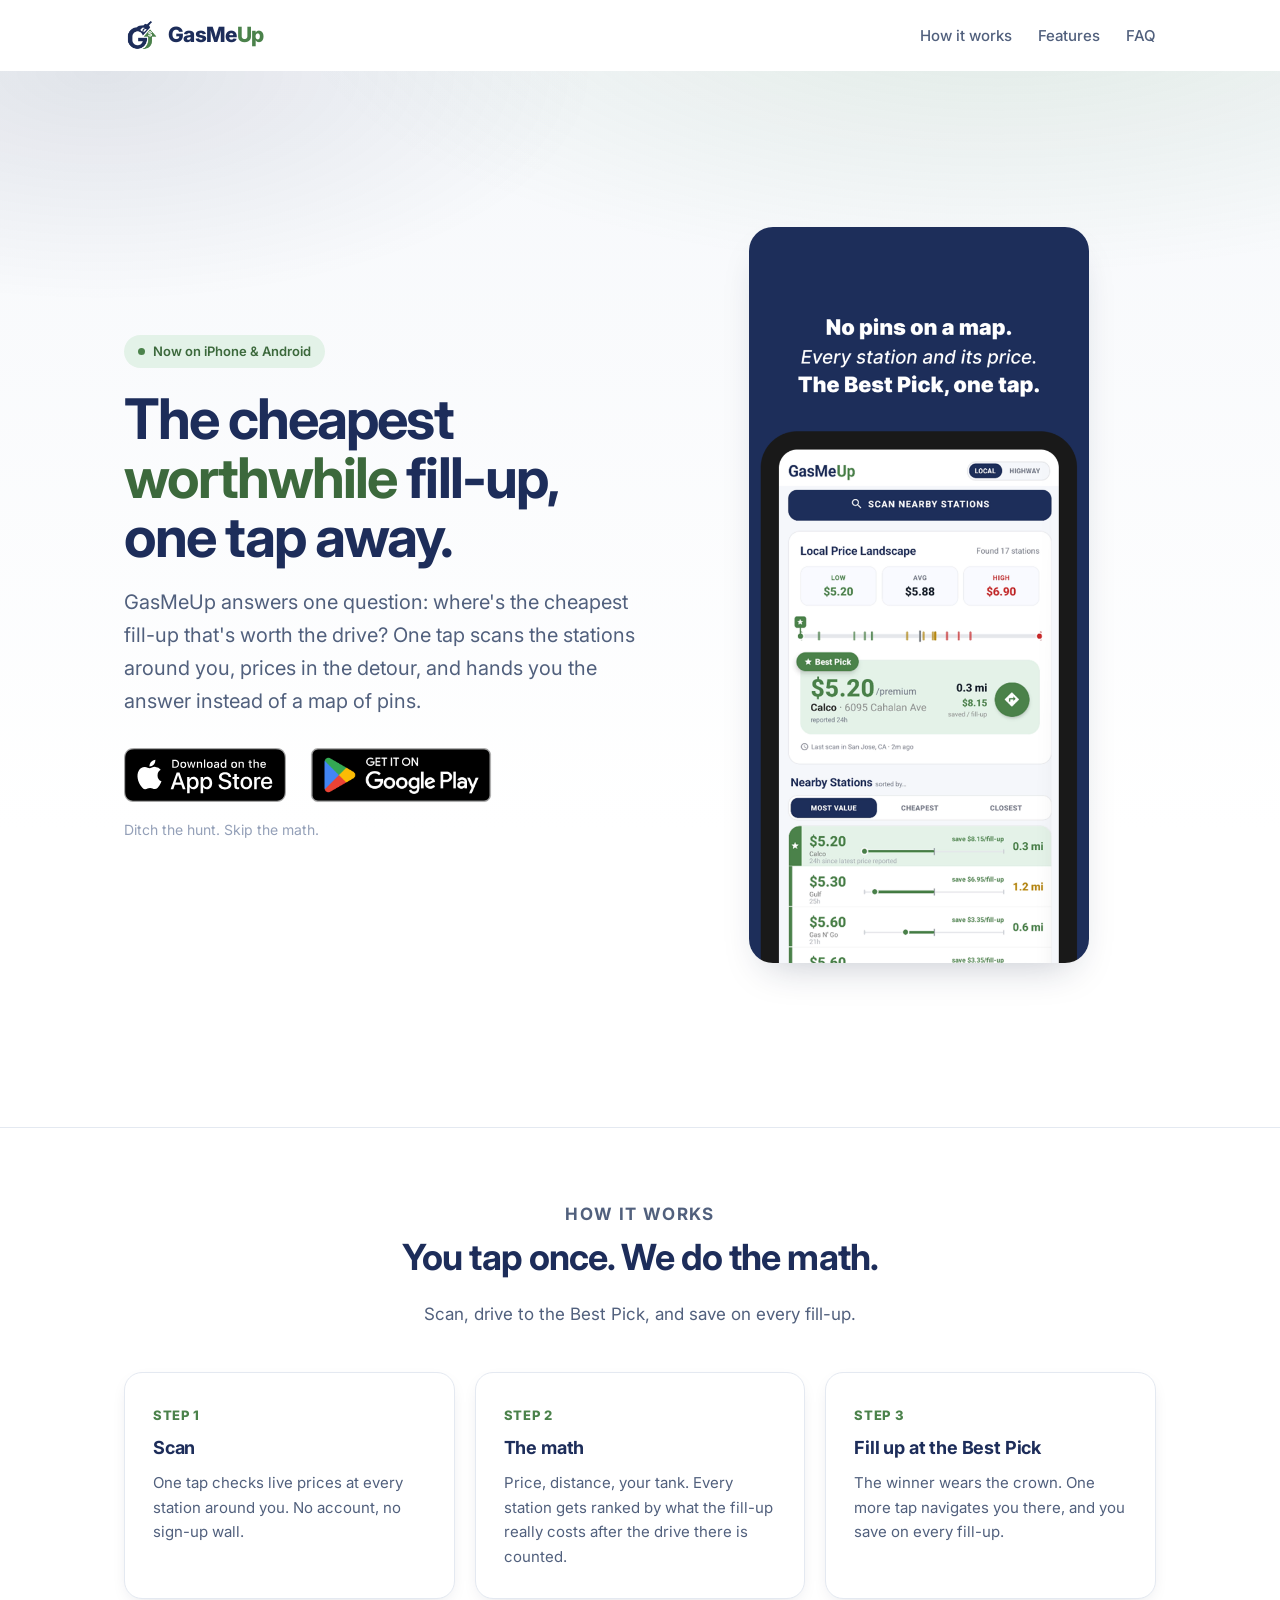
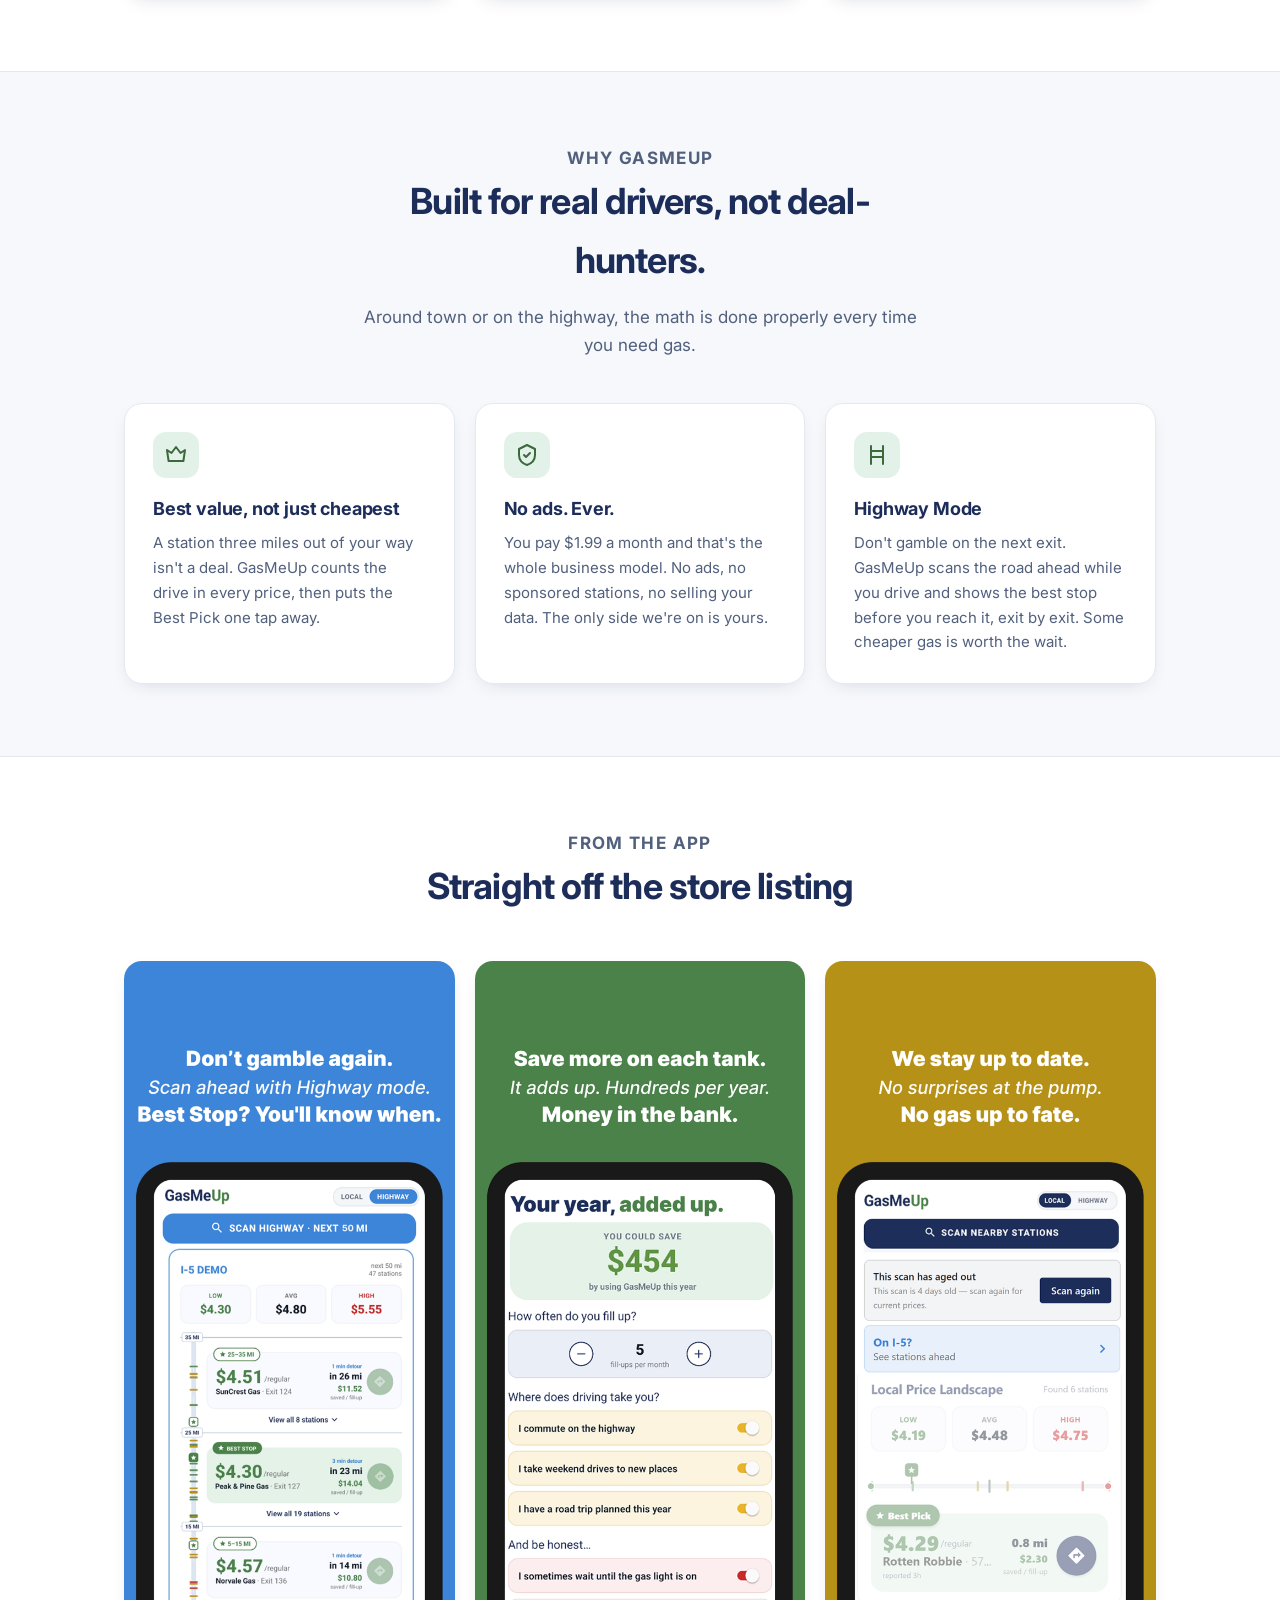
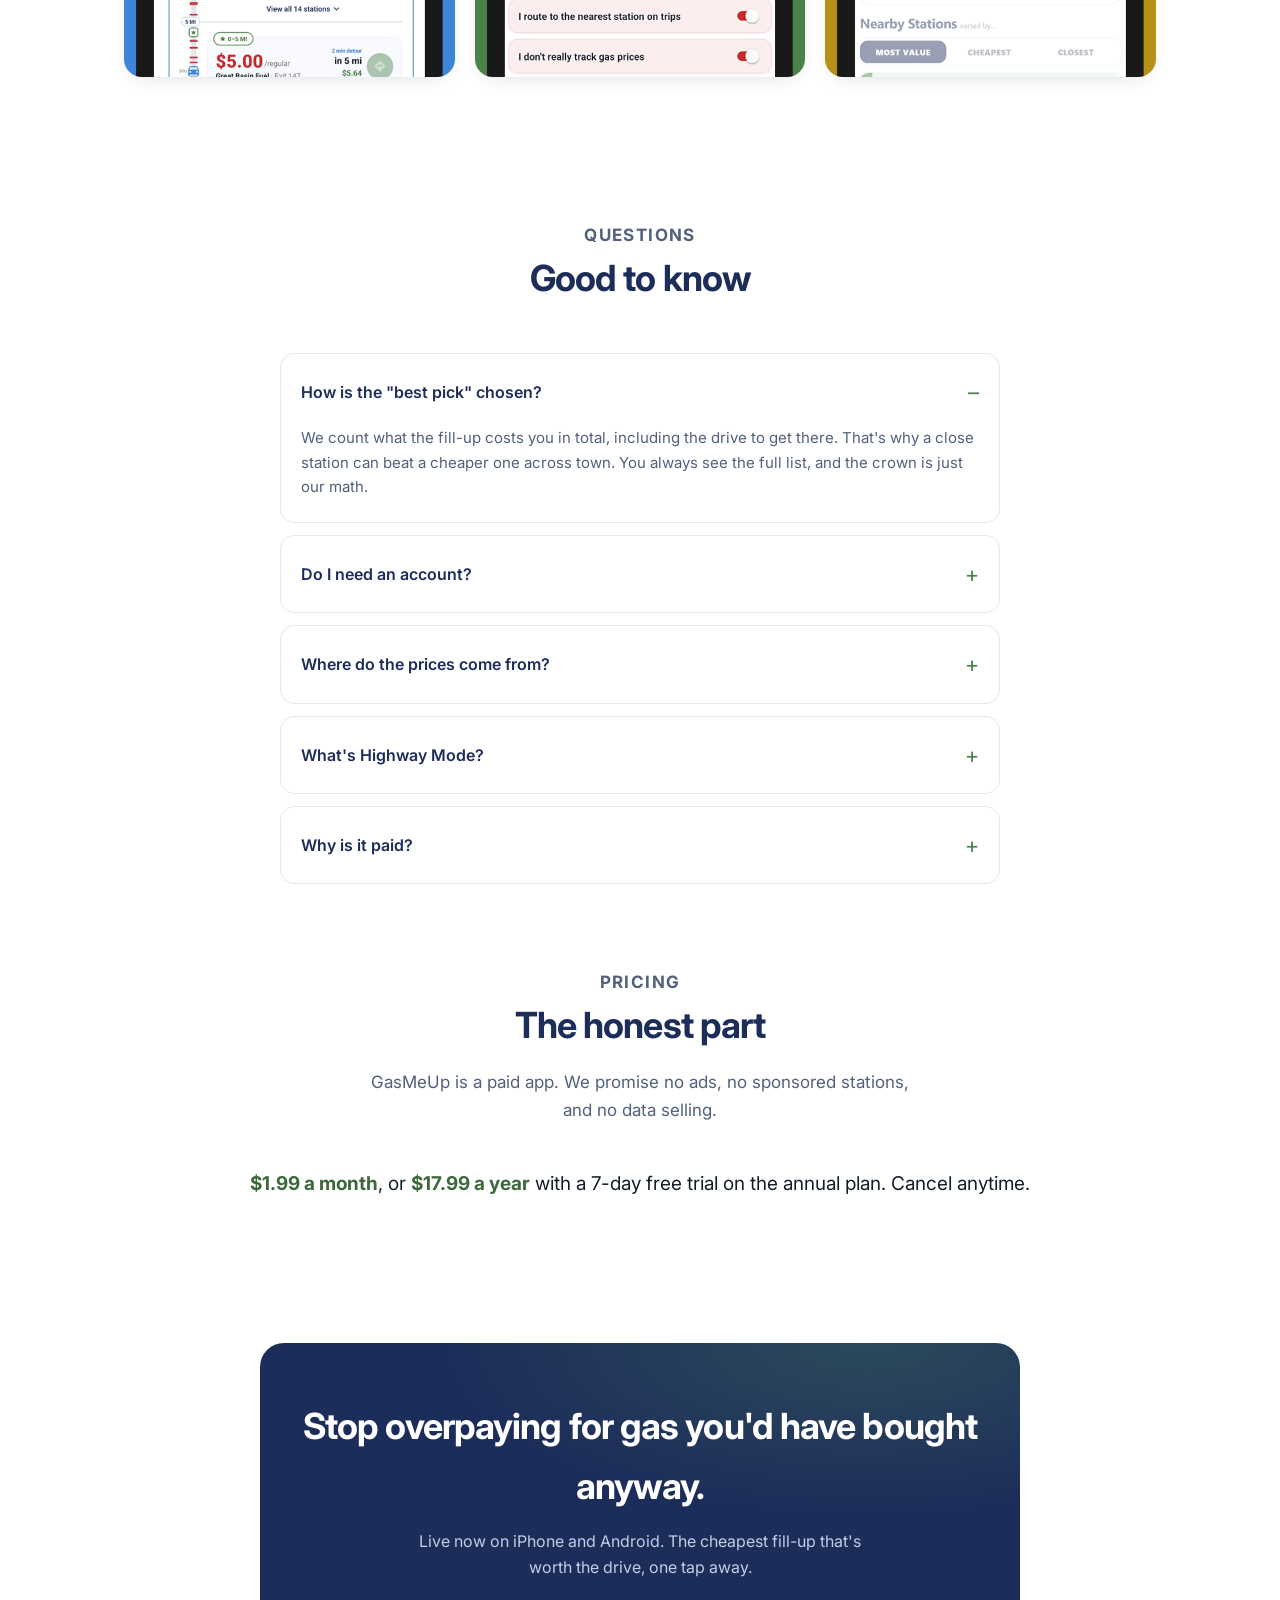
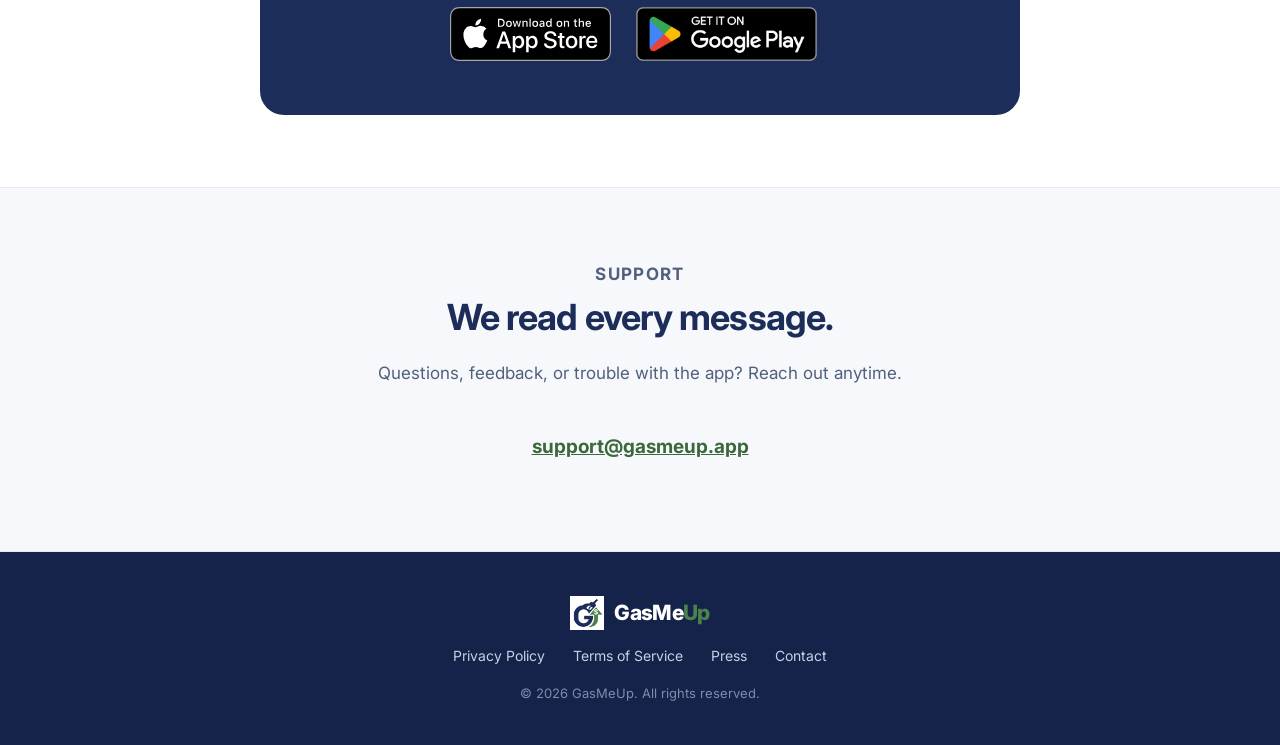
==== commit f1e1c71e: "Phase 4: /press page - factsheet, boilerplate, founder bio, asset ZIP presskit-shaped and ungated: f" ====
--- a/index.html
+++ b/index.html
@@ -220,6 +220,7 @@
       <div class="flinks">
         <a href="privacy.html">Privacy Policy</a>
         <a href="terms.html">Terms of Service</a>
+        <a href="press.html">Press</a>
         <a href="mailto:support@gasmeup.app">Contact</a>
       </div>
       <div class="copy">&copy; 2026 GasMeUp. All rights reserved.</div>
--- a/style.css
+++ b/style.css
@@ -237,6 +237,21 @@
 .legal ul { padding-left: 22px; }
 .legal a { word-break: break-word; }
 
+/* ---------- Press ---------- */
+.press h2 { margin-top: 40px; }
+.factsheet { display: grid; grid-template-columns: 130px 1fr; gap: 8px 18px; margin: 0; }
+.factsheet dt { font-weight: 700; color: var(--navy); font-size: 14.5px; }
+.factsheet dd { margin: 0; color: var(--ink-soft); font-size: 14.5px; }
+.zip-btn {
+  display: inline-block; padding: 12px 22px; border-radius: 12px;
+  background: var(--navy); color: #fff !important; font-weight: 600;
+  text-decoration: none; box-shadow: var(--shadow-sm);
+}
+.zip-btn:hover { background: var(--navy-deep); }
+.asset-note { color: var(--ink-faint); font-size: 13.5px; }
+.press-shots { max-width: none; margin: 18px 0 0; grid-template-columns: repeat(2, 1fr); }
+@media (min-width: 760px) { .press-shots { grid-template-columns: repeat(3, 1fr); } }
+
 /* ---------- Footer ---------- */
 footer {
   background: var(--navy-deep);
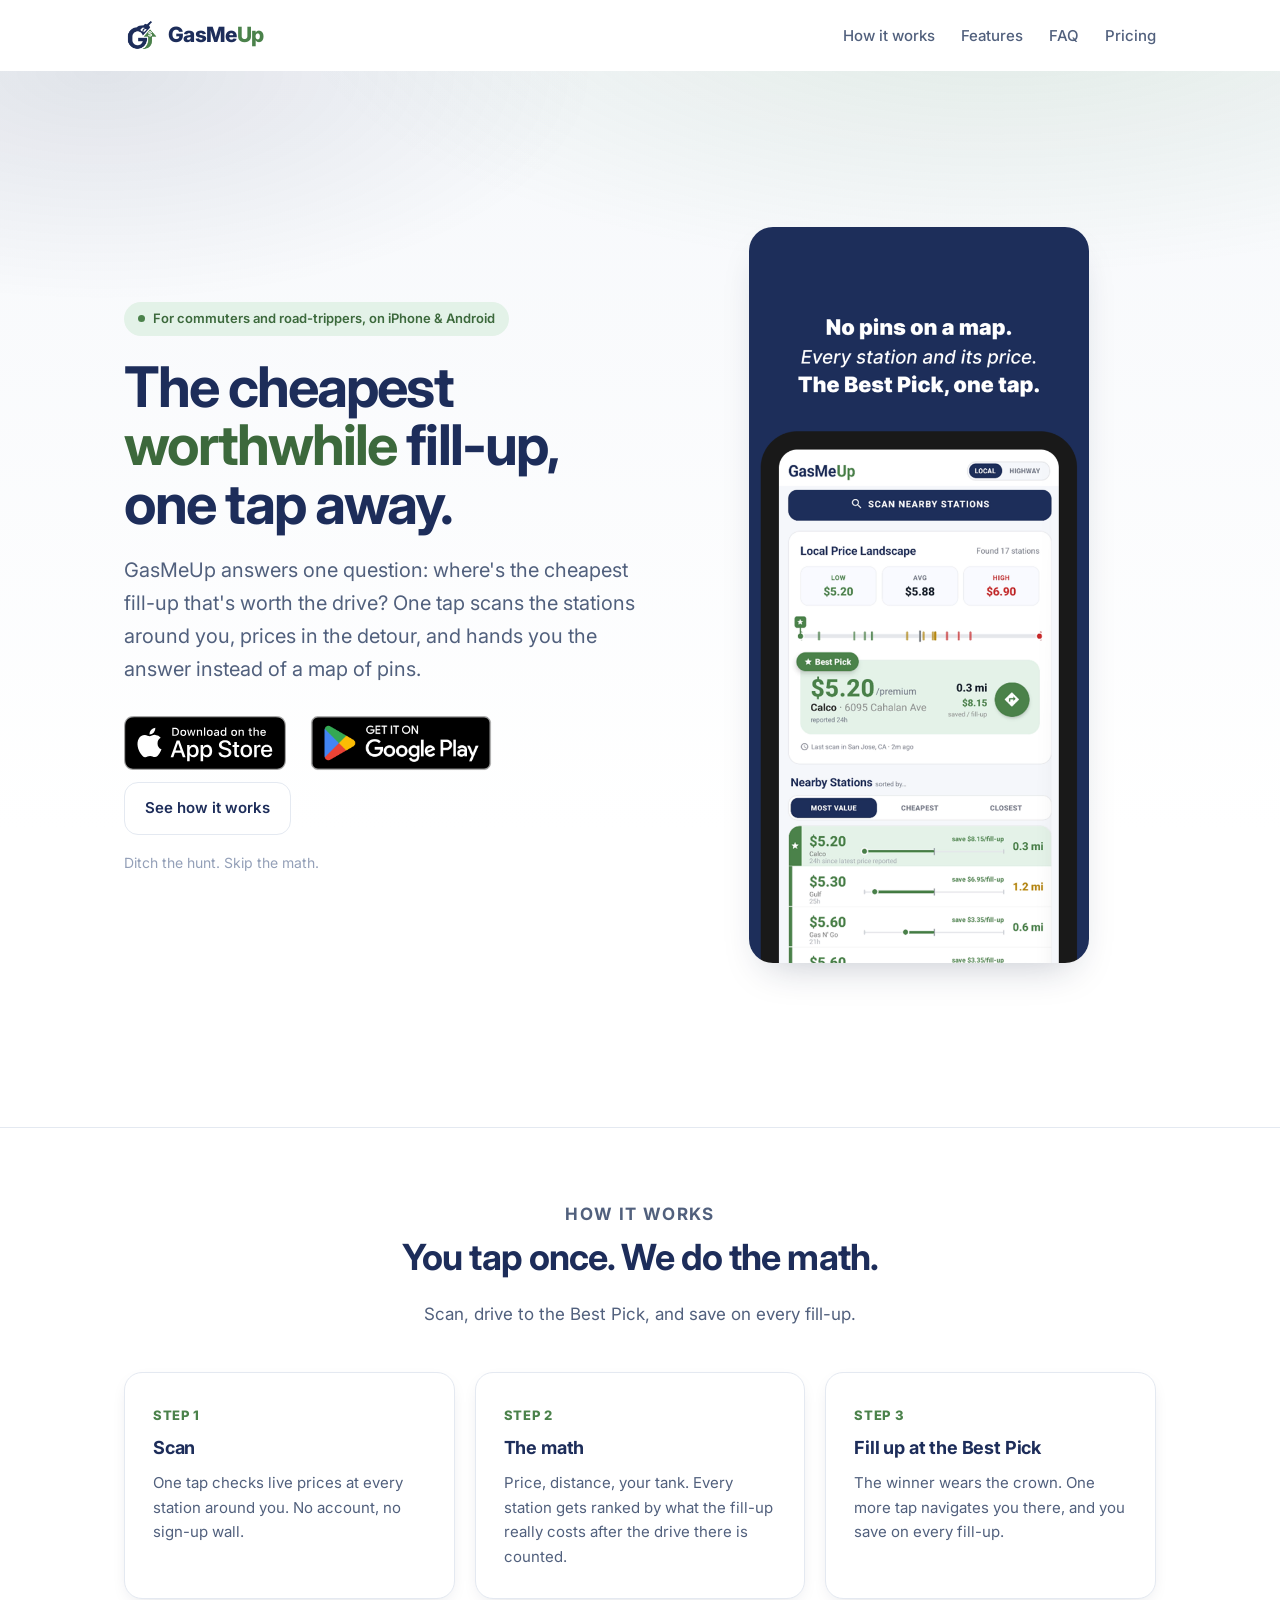
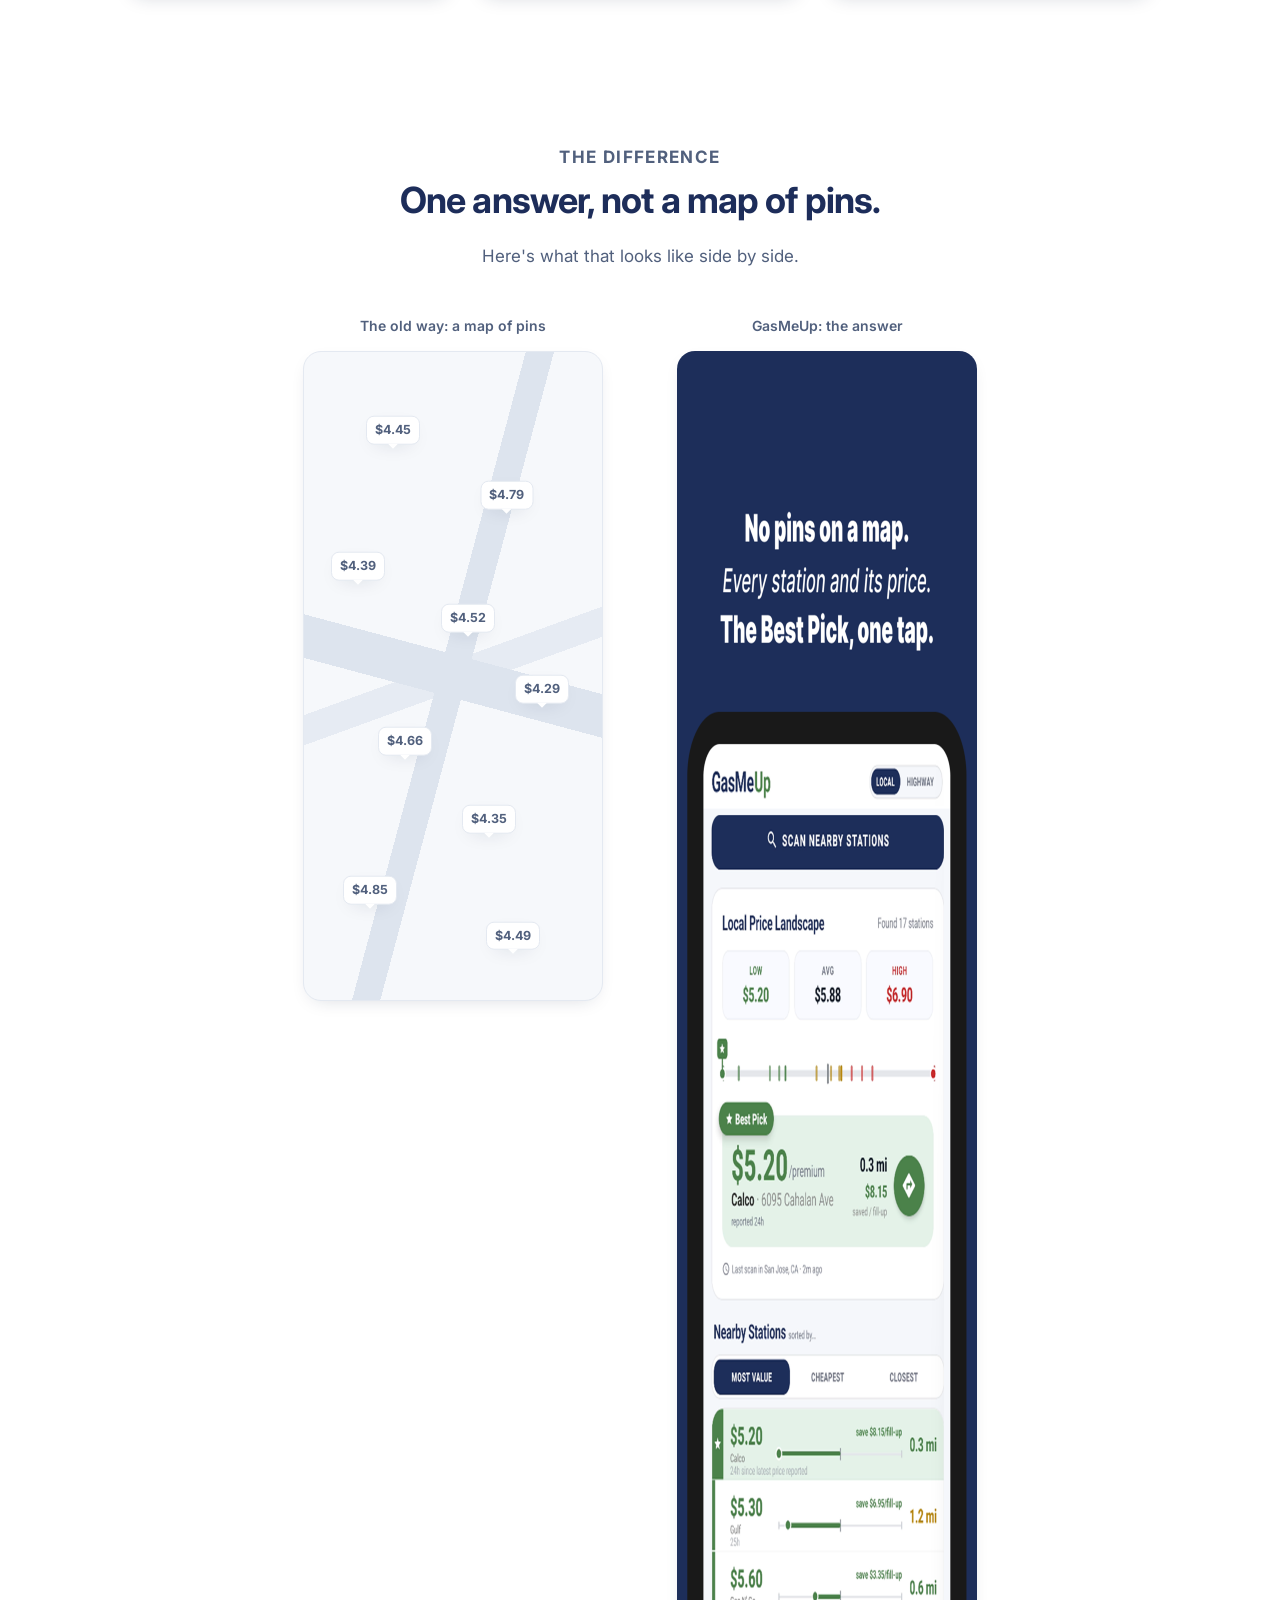
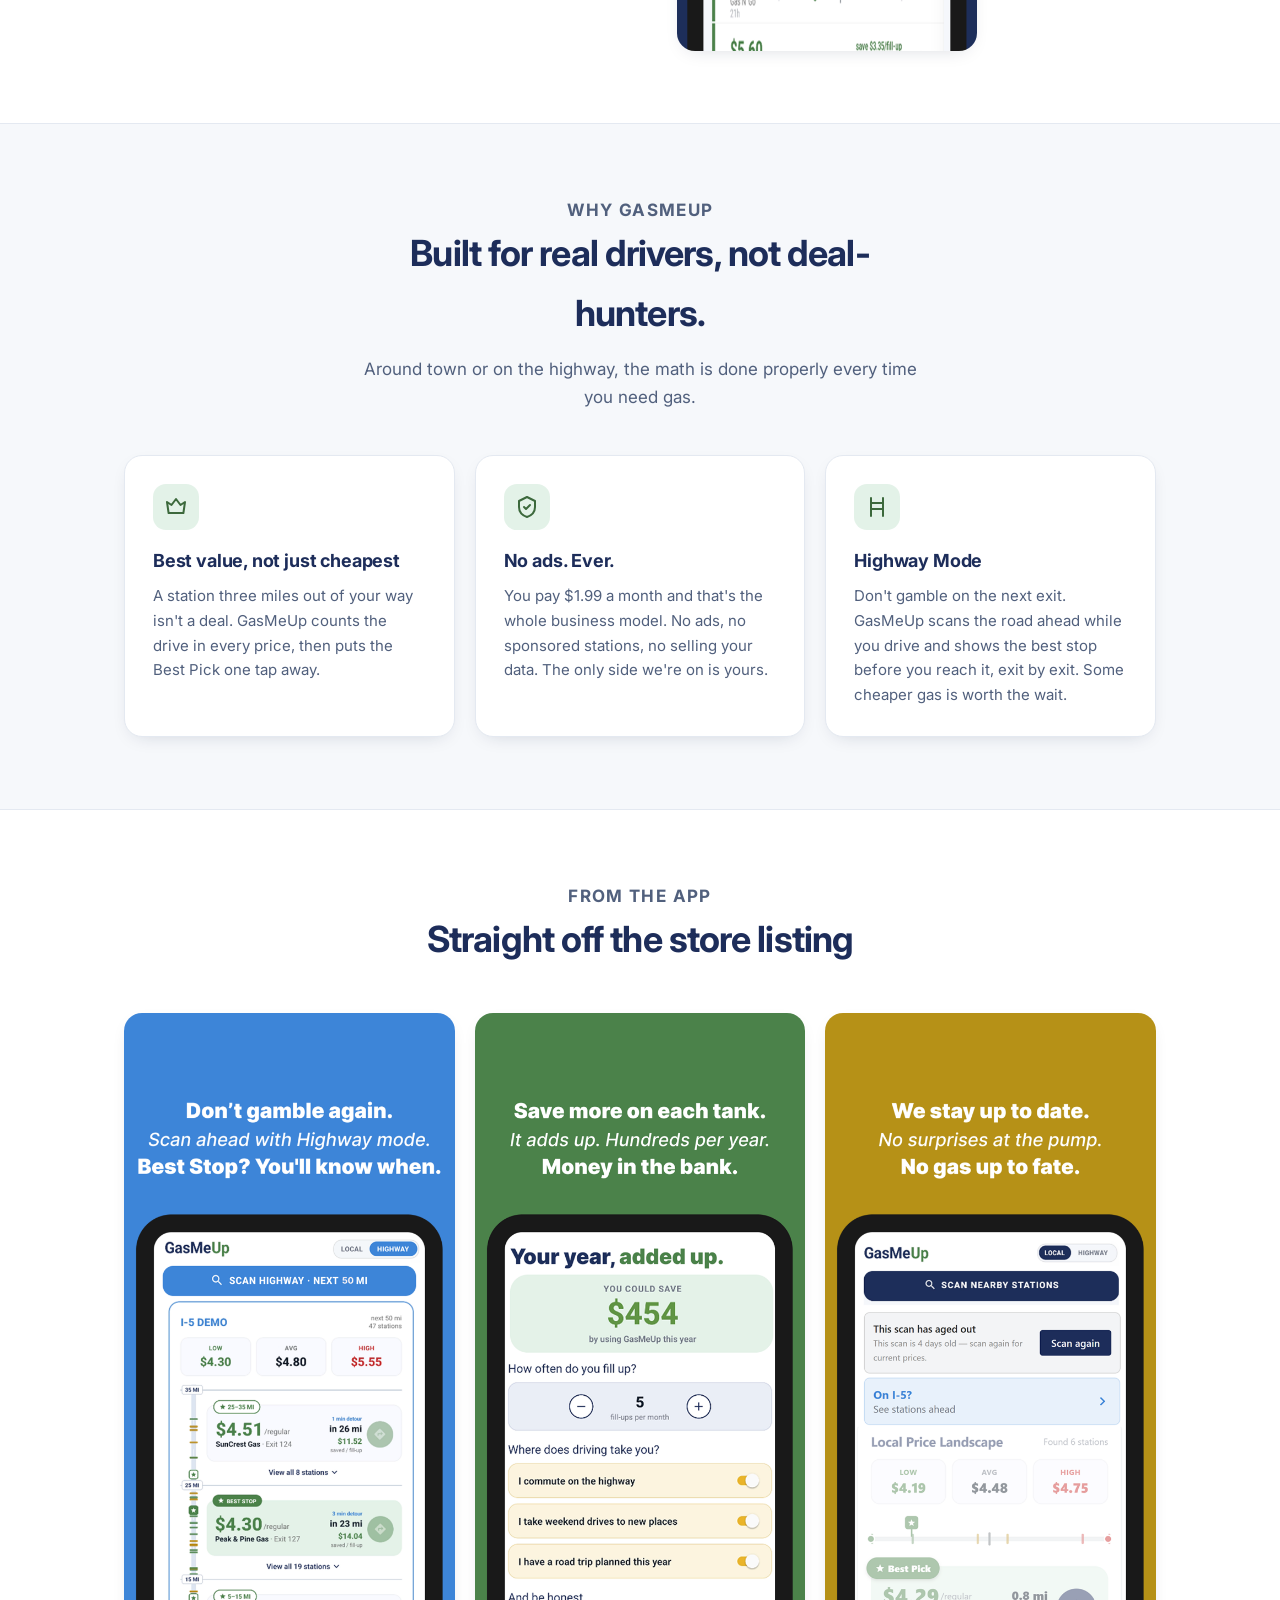
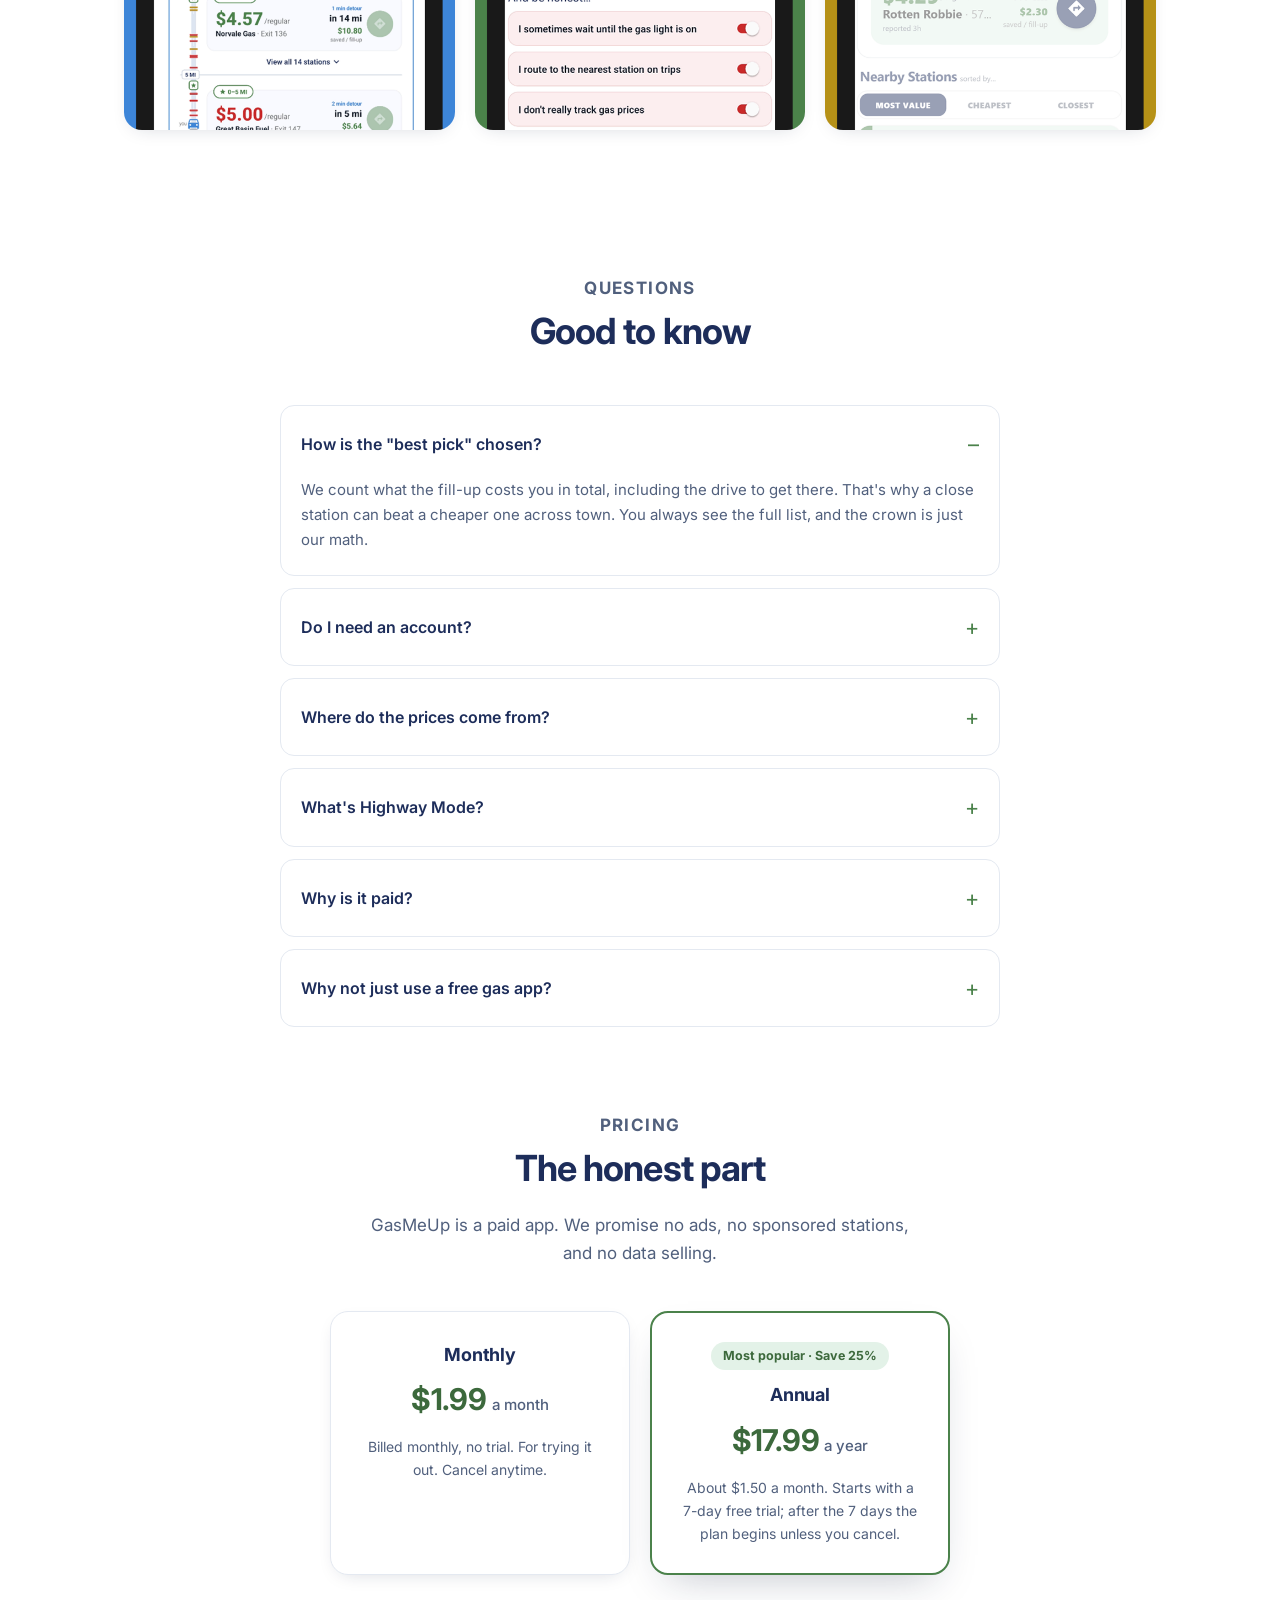
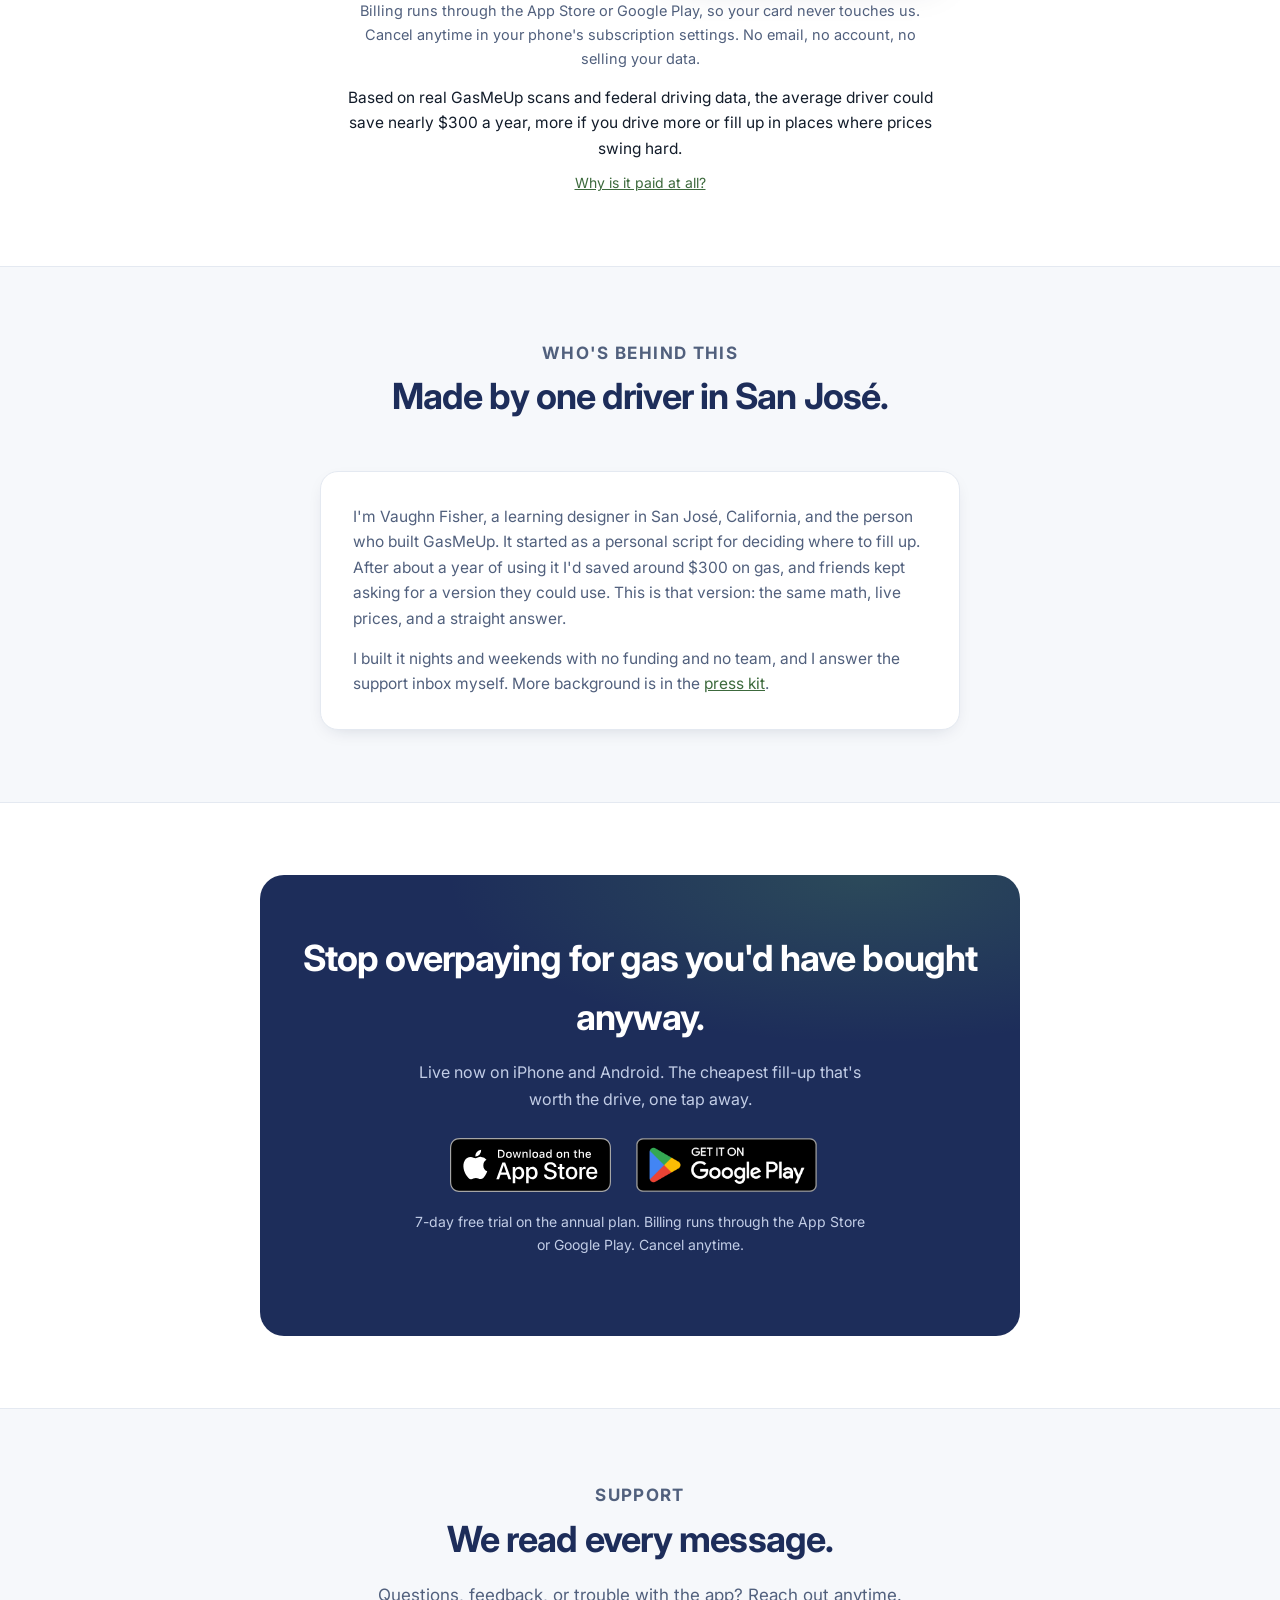
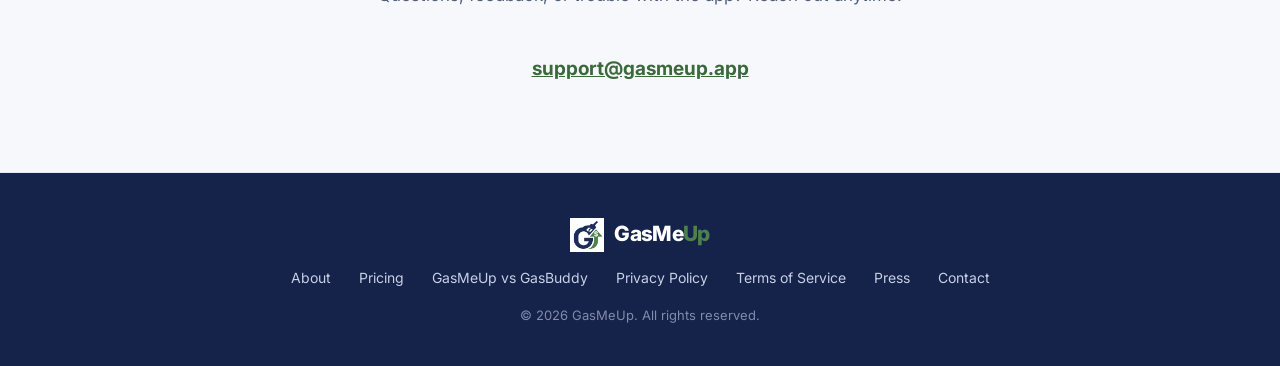
==== commit ccfef5c7: "audit: heycatch site-audit pass (trust, pricing, SEO, comparison) Applied the audit action plan: fou" ====
--- a/index.html
+++ b/index.html
@@ -30,10 +30,62 @@
       { "@type": "Offer", "price": "17.99", "priceCurrency": "USD", "description": "Annual subscription with a 7-day free trial" }
     ]
   }</script>
+  <script type="application/ld+json">{
+    "@context": "https://schema.org",
+    "@type": "Organization",
+    "name": "GasMeUp",
+    "url": "https://gasmeup.app/",
+    "logo": "https://gasmeup.app/logo.png",
+    "founder": { "@type": "Person", "name": "Vaughn Fisher" },
+    "contactPoint": { "@type": "ContactPoint", "email": "support@gasmeup.app", "contactType": "customer support" }
+  }</script>
+  <script type="application/ld+json">{
+    "@context": "https://schema.org",
+    "@type": "FAQPage",
+    "mainEntity": [
+      {
+        "@type": "Question",
+        "name": "How is the \"best pick\" chosen?",
+        "acceptedAnswer": { "@type": "Answer", "text": "We count what the fill-up costs you in total, including the drive to get there. That's why a close station can beat a cheaper one across town. You always see the full list, and the crown is just our math." }
+      },
+      {
+        "@type": "Question",
+        "name": "Do I need an account?",
+        "acceptedAnswer": { "@type": "Answer", "text": "No. GasMeUp signs you in anonymously on first launch. There are no credentials and no email to type." }
+      },
+      {
+        "@type": "Question",
+        "name": "Where do the prices come from?",
+        "acceptedAnswer": { "@type": "Answer", "text": "Live third-party price data, scanned at the moment you tap. Prices move fast, so always confirm at the pump. GasMeUp points you to the best-value stop; it can't promise the number on the sign." }
+      },
+      {
+        "@type": "Question",
+        "name": "What's Highway Mode?",
+        "acceptedAnswer": { "@type": "Answer", "text": "On a long drive, GasMeUp scans the road ahead instead of just the area around you, and shows the best stop before you reach it. You pick the right exit instead of the first one." }
+      },
+      {
+        "@type": "Question",
+        "name": "Why is it paid?",
+        "acceptedAnswer": { "@type": "Answer", "text": "GasMeUp is a paid app: $1.99 a month, or $17.99 a year with a 7-day free trial. No ads, no selling your data, no rewards program. Live scans cost us real money, about 4 cents each, and a small price is what keeps the answer honest." }
+      },
+      {
+        "@type": "Question",
+        "name": "Why not just use a free gas app?",
+        "acceptedAnswer": { "@type": "Answer", "text": "Free apps are paid by ads and sponsored placements, which crowds the screen and puts another customer between you and the answer. GasMeUp's only customer is you: no ads, the detour counted in every price, one answer. See how it stacks up in GasMeUp vs GasBuddy." }
+      }
+    ]
+  }</script>
   <link rel="preconnect" href="https://fonts.googleapis.com" />
   <link rel="preconnect" href="https://fonts.gstatic.com" crossorigin />
   <link href="https://fonts.googleapis.com/css2?family=Inter:wght@400;500;600;700;800&display=swap" rel="stylesheet" />
   <link rel="stylesheet" href="style.css" />
+  <script type="module">
+    import { analytics } from "https://esm.sh/@heycatch/sdk@0.7.0";
+    analytics.init({
+      projectKey: "hck_pk_anuQddARxC2LqzfH-p6kei07z-N7m4DI",
+      install: { framework: "web", agent: "claude-code" },
+    });
+  </script>
 </head>
 <body>
   <header class="site-head">
@@ -42,6 +94,7 @@
       <a href="#how">How it works</a>
       <a href="#features">Features</a>
       <a href="#faq">FAQ</a>
+      <a href="#pricing">Pricing</a>
     </nav>
   </header>
 
@@ -50,12 +103,13 @@
     <section class="hero">
       <div class="hero-grid">
         <div class="hero-copy">
-          <span class="pill"><span class="blip"></span> Now on iPhone &amp; Android</span>
+          <span class="pill"><span class="blip"></span> For commuters and road-trippers, on iPhone &amp; Android</span>
           <h1>The cheapest <span class="accent">worthwhile</span> fill-up, one tap away.</h1>
           <p class="lede">GasMeUp answers one question: where's the cheapest fill-up that's worth the drive? One tap scans the stations around you, prices in the detour, and hands you the answer instead of a map of pins.</p>
           <div class="cta-row">
-            <a class="store-badge" href="https://apps.apple.com/us/app/gasmeup-find-cheap-gas/id6777846453"><img src="app-store-badge.svg" alt="Download on the App Store" /></a>
+            <a class="store-badge" href="https://apps.apple.com/us/app/gasmeup-find-cheap-gas/id6777846453?pt=128985489&amp;ct=site-hero&amp;mt=8"><img src="app-store-badge.svg" alt="Download on the App Store" /></a>
             <a class="store-badge play" href="https://play.google.com/store/apps/details?id=com.vfisher.gasmeup&amp;referrer=utm_source%3Dgasmeup.app%26utm_medium%3Dreferral%26utm_campaign%3Dsite%26utm_content%3Dsite-hero"><img src="google-play-badge.png" alt="Get it on Google Play" /></a>
+            <a class="badge ghost" href="#how">See how it works</a>
           </div>
           <p class="cta-note">Ditch the hunt. Skip the math.</p>
         </div>
@@ -89,6 +143,37 @@
             <span class="step-n">STEP 3</span>
             <h3>Fill up at the Best Pick</h3>
             <p>The winner wears the crown. One more tap navigates you there, and you save on every fill-up.</p>
+          </div>
+        </div>
+      </div>
+    </section>
+
+    <!-- THE DIFFERENCE (audit D1.5): show the pin-map vs one-answer contrast -->
+    <section id="difference">
+      <div class="wrap">
+        <div class="section-head">
+          <p class="eyebrow">The difference</p>
+          <h2>One answer, not a map of pins.</h2>
+          <p>Here's what that looks like side by side.</p>
+        </div>
+        <div class="ba-grid">
+          <div class="ba-panel">
+            <p class="ba-label">The old way: a map of pins</p>
+            <div class="pinmap" role="img" aria-label="A generic gas app map crowded with price pins and no recommendation">
+              <span class="pin" style="top:12%;left:30%">$4.45</span>
+              <span class="pin" style="top:22%;left:68%">$4.79</span>
+              <span class="pin" style="top:33%;left:18%">$4.39</span>
+              <span class="pin" style="top:41%;left:55%">$4.52</span>
+              <span class="pin" style="top:52%;left:80%">$4.29</span>
+              <span class="pin" style="top:60%;left:34%">$4.66</span>
+              <span class="pin" style="top:72%;left:62%">$4.35</span>
+              <span class="pin" style="top:83%;left:22%">$4.85</span>
+              <span class="pin" style="top:90%;left:70%">$4.49</span>
+            </div>
+          </div>
+          <div class="ba-panel">
+            <p class="ba-label">GasMeUp: the answer</p>
+            <img src="shot-2.png" loading="lazy" width="600" height="1300" alt="GasMeUp home screen: one Best Pick wearing the crown, chosen after the drive there is counted" />
           </div>
         </div>
       </div>
@@ -128,6 +213,26 @@
       </div>
     </section>
 
+    <!-- EARLY-USER PROOF (audit D3.1/D3.2/D3.5): CONTENT OWED FROM VAUGHN.
+         Do NOT invent quotes or numbers. When real App Store / Google Play review
+         quotes exist (2-3, first name + context like "commuter"), plus the current
+         star rating and review count, uncomment and fill in:
+    <section id="proof" class="band">
+      <div class="wrap">
+        <div class="section-head">
+          <p class="eyebrow">Early drivers</p>
+          <h2>What people say</h2>
+          <p>RATING LINE HERE, e.g. "4.8 on the App Store across NN reviews."</p>
+        </div>
+        <div class="grid3">
+          <div class="card"><p>"QUOTE"</p><p class="ba-label">FirstName, context</p></div>
+          <div class="card"><p>"QUOTE"</p><p class="ba-label">FirstName, context</p></div>
+          <div class="card"><p>"QUOTE"</p><p class="ba-label">FirstName, context</p></div>
+        </div>
+      </div>
+    </section>
+    -->
+
     <!-- SCREENSHOTS -->
     <section id="shots">
       <div class="wrap">
@@ -171,6 +276,10 @@
             <summary>Why is it paid?</summary>
             <p>GasMeUp is a paid app: $1.99 a month, or $17.99 a year with a 7-day free trial. No ads, no selling your data, no rewards program. Live scans cost us real money, about 4 cents each, and a small price is what keeps the answer honest.</p>
           </details>
+          <details>
+            <summary>Why not just use a free gas app?</summary>
+            <p>Free apps are paid by ads and sponsored placements, which crowds the screen and puts another customer between you and the answer. GasMeUp's only customer is you: no ads, the detour counted in every price, one answer. See how it stacks up in <a href="/vs-gasbuddy">GasMeUp vs GasBuddy</a>.</p>
+          </details>
         </div>
       </div>
     </section>
@@ -183,7 +292,41 @@
           <h2>The honest part</h2>
           <p>GasMeUp is a paid app. We promise no ads, no sponsored stations, and no data selling.</p>
         </div>
-        <p class="price-line"><strong>$1.99 a month</strong>, or <strong>$17.99 a year</strong> with a 7-day free trial on the annual plan. Cancel anytime.</p>
+        <div class="plans">
+          <div class="plan">
+            <h3>Monthly</h3>
+            <p class="plan-price"><strong>$1.99</strong> <span class="per">a month</span></p>
+            <p class="plan-note">Billed monthly, no trial. For trying it out. Cancel anytime.</p>
+          </div>
+          <div class="plan featured">
+            <p class="plan-badge">Most popular · Save 25%</p>
+            <h3>Annual</h3>
+            <p class="plan-price"><strong>$17.99</strong> <span class="per">a year</span></p>
+            <p class="plan-note">About $1.50 a month. Starts with a 7-day free trial; after the 7 days the plan begins unless you cancel.</p>
+          </div>
+        </div>
+        <p class="price-notes">Billing runs through the App Store or Google Play, so your card never touches us. Cancel anytime in your phone's subscription settings. No email, no account, no selling your data.</p>
+        <p class="price-anchor">Based on real GasMeUp scans and federal driving data, the average driver could save nearly $300 a year, more if you drive more or fill up in places where prices swing hard.</p>
+        <p class="price-why"><a href="#faq">Why is it paid at all?</a></p>
+      </div>
+    </section>
+
+    <!-- FOUNDER (audit D3.3 / D6): the person behind the paid app -->
+    <section id="about" class="band">
+      <div class="wrap">
+        <div class="section-head">
+          <p class="eyebrow">Who's behind this</p>
+          <h2>Made by one driver in San José.</h2>
+        </div>
+        <div class="founder-card">
+          <!-- FOUNDER PHOTO OWED: the press kit keeps the headshot on-request by
+               design, so the homepage ships without one until Vaughn decides.
+               When he does: add founder.jpg to the repo and uncomment.
+          <img class="founder-photo" src="/founder.jpg" alt="Vaughn Fisher" width="96" height="96" />
+          -->
+          <p>I'm Vaughn Fisher, a learning designer in San José, California, and the person who built GasMeUp. It started as a personal script for deciding where to fill up. After about a year of using it I'd saved around $300 on gas, and friends kept asking for a version they could use. This is that version: the same math, live prices, and a straight answer.</p>
+          <p>I built it nights and weekends with no funding and no team, and I answer the support inbox myself. More background is in the <a href="press.html">press kit</a>.</p>
+        </div>
       </div>
     </section>
 
@@ -194,9 +337,10 @@
           <h2>Stop overpaying for gas you'd have bought anyway.</h2>
           <p>Live now on iPhone and Android. The cheapest fill-up that's worth the drive, one tap away.</p>
           <div class="cta-row">
-            <a class="store-badge" href="https://apps.apple.com/us/app/gasmeup-find-cheap-gas/id6777846453"><img src="app-store-badge.svg" alt="Download on the App Store" /></a>
+            <a class="store-badge" href="https://apps.apple.com/us/app/gasmeup-find-cheap-gas/id6777846453?pt=128985489&amp;ct=site-footer&amp;mt=8"><img src="app-store-badge.svg" alt="Download on the App Store" /></a>
             <a class="store-badge play" href="https://play.google.com/store/apps/details?id=com.vfisher.gasmeup&amp;referrer=utm_source%3Dgasmeup.app%26utm_medium%3Dreferral%26utm_campaign%3Dsite%26utm_content%3Dsite-footer"><img src="google-play-badge.png" alt="Get it on Google Play" /></a>
           </div>
+          <p class="cta-note">7-day free trial on the annual plan. Billing runs through the App Store or Google Play. Cancel anytime.</p>
         </div>
       </div>
     </section>
@@ -218,6 +362,9 @@
     <div class="wrap">
       <a class="brand" href="/"><img src="logo.png" alt="" width="28" height="28" /><span class="wm">GasMe<span class="up">Up</span></span></a>
       <div class="flinks">
+        <a href="/about">About</a>
+        <a href="/pricing">Pricing</a>
+        <a href="/vs-gasbuddy">GasMeUp vs GasBuddy</a>
         <a href="privacy.html">Privacy Policy</a>
         <a href="terms.html">Terms of Service</a>
         <a href="press.html">Press</a>
--- a/style.css
+++ b/style.css
@@ -252,6 +252,117 @@
 .press-shots { max-width: none; margin: 18px 0 0; grid-template-columns: repeat(2, 1fr); }
 @media (min-width: 760px) { .press-shots { grid-template-columns: repeat(3, 1fr); } }
 
+/* ---------- Before/after: the pin map vs the answer ---------- */
+.ba-grid { display: grid; gap: 28px; grid-template-columns: 1fr; max-width: 720px; margin: 0 auto; }
+@media (min-width: 700px) { .ba-grid { grid-template-columns: 1fr 1fr; } }
+.ba-panel { text-align: center; }
+.ba-label { font-weight: 600; color: var(--ink-soft); font-size: 14px; margin: 0 0 14px; }
+.ba-panel > img { width: 100%; max-width: 300px; margin: 0 auto; border-radius: 18px; box-shadow: var(--shadow-sm); }
+.pinmap {
+  position: relative;
+  max-width: 300px;
+  margin: 0 auto;
+  aspect-ratio: 600 / 1300;
+  border-radius: 18px;
+  border: 1px solid var(--line);
+  background:
+    linear-gradient(105deg, transparent 47%, #dde4ee 47%, #dde4ee 53%, transparent 53%),
+    linear-gradient(15deg, transparent 47%, #dde4ee 47%, #dde4ee 53%, transparent 53%),
+    linear-gradient(160deg, transparent 48%, #e6ebf3 48%, #e6ebf3 52%, transparent 52%),
+    var(--bg-soft);
+  box-shadow: var(--shadow-sm);
+  overflow: hidden;
+}
+.pinmap .pin {
+  position: absolute;
+  transform: translate(-50%, -50%);
+  background: #fff;
+  border: 1px solid var(--line);
+  border-radius: 8px;
+  padding: 3px 8px;
+  font-size: 12.5px;
+  font-weight: 700;
+  color: var(--ink-soft);
+  box-shadow: var(--shadow-sm);
+  white-space: nowrap;
+}
+.pinmap .pin::after {
+  content: "";
+  position: absolute;
+  left: 50%;
+  bottom: -5px;
+  transform: translateX(-50%);
+  border: 5px solid transparent;
+  border-top-color: #fff;
+  border-bottom: 0;
+}
+
+/* ---------- Pricing tier cards ---------- */
+.plans { display: grid; gap: 20px; grid-template-columns: 1fr; max-width: 620px; margin: 0 auto; }
+@media (min-width: 640px) { .plans { grid-template-columns: 1fr 1fr; align-items: stretch; } }
+.plan {
+  background: #fff;
+  border: 1px solid var(--line);
+  border-radius: var(--radius);
+  padding: 28px;
+  text-align: center;
+  box-shadow: var(--shadow-sm);
+}
+.plan.featured { border: 2px solid var(--green); box-shadow: var(--shadow); }
+.plan-badge {
+  display: inline-block;
+  background: var(--green-tint);
+  color: var(--green-dark);
+  font-size: 12.5px;
+  font-weight: 700;
+  border-radius: 999px;
+  padding: 4px 12px;
+  margin: 0 0 10px;
+}
+.plan h3 { margin: 0 0 6px; color: var(--navy); font-size: 18px; letter-spacing: -0.01em; }
+.plan-price { font-size: 30px; font-weight: 800; letter-spacing: -0.02em; margin: 0 0 10px; color: var(--ink); }
+.plan-price strong { color: var(--green-dark); }
+.plan-price .per { font-size: 15px; font-weight: 500; color: var(--ink-soft); letter-spacing: 0; }
+.plan-note { color: var(--ink-soft); font-size: 14px; margin: 0; }
+.price-notes { text-align: center; color: var(--ink-soft); font-size: 14.5px; max-width: 560px; margin: 24px auto 0; }
+.price-anchor { text-align: center; color: var(--ink); font-size: 15.5px; max-width: 600px; margin: 14px auto 0; }
+.price-why { text-align: center; font-size: 14px; margin: 10px 0 0; }
+
+/* ---------- Founder ---------- */
+.founder-card {
+  max-width: 640px;
+  margin: 0 auto;
+  background: #fff;
+  border: 1px solid var(--line);
+  border-radius: var(--radius);
+  padding: 32px;
+  box-shadow: var(--shadow-sm);
+}
+.founder-card p { color: var(--ink-soft); font-size: 15.5px; margin: 0 0 14px; }
+.founder-card p:last-child { margin-bottom: 0; }
+.founder-photo { border-radius: 999px; margin: 0 0 16px; }
+
+/* ---------- Comparison page ---------- */
+.vs-wrap { overflow-x: auto; max-width: 760px; margin: 0 auto; }
+.vs-table { width: 100%; border-collapse: collapse; min-width: 540px; }
+.vs-table th, .vs-table td {
+  text-align: left;
+  padding: 14px 16px;
+  border-bottom: 1px solid var(--line);
+  font-size: 15px;
+  vertical-align: top;
+  color: var(--ink-soft);
+}
+.vs-table thead th { color: var(--navy); font-size: 14px; letter-spacing: 0.02em; }
+.vs-table td:first-child, .vs-table th:first-child { font-weight: 600; color: var(--navy); white-space: nowrap; }
+.vs-table td.gm { color: var(--ink); }
+.vs-prose { max-width: 640px; margin: 0 auto; }
+.vs-prose h2 { font-size: 22px; margin: 40px 0 10px; }
+.vs-prose p { color: var(--ink-soft); }
+
+/* ---------- Final-CTA fine print ---------- */
+.cta-final .cta-note { color: #c2cde6; margin-top: 18px; }
+
 /* ---------- Footer ---------- */
 footer {
   background: var(--navy-deep);
